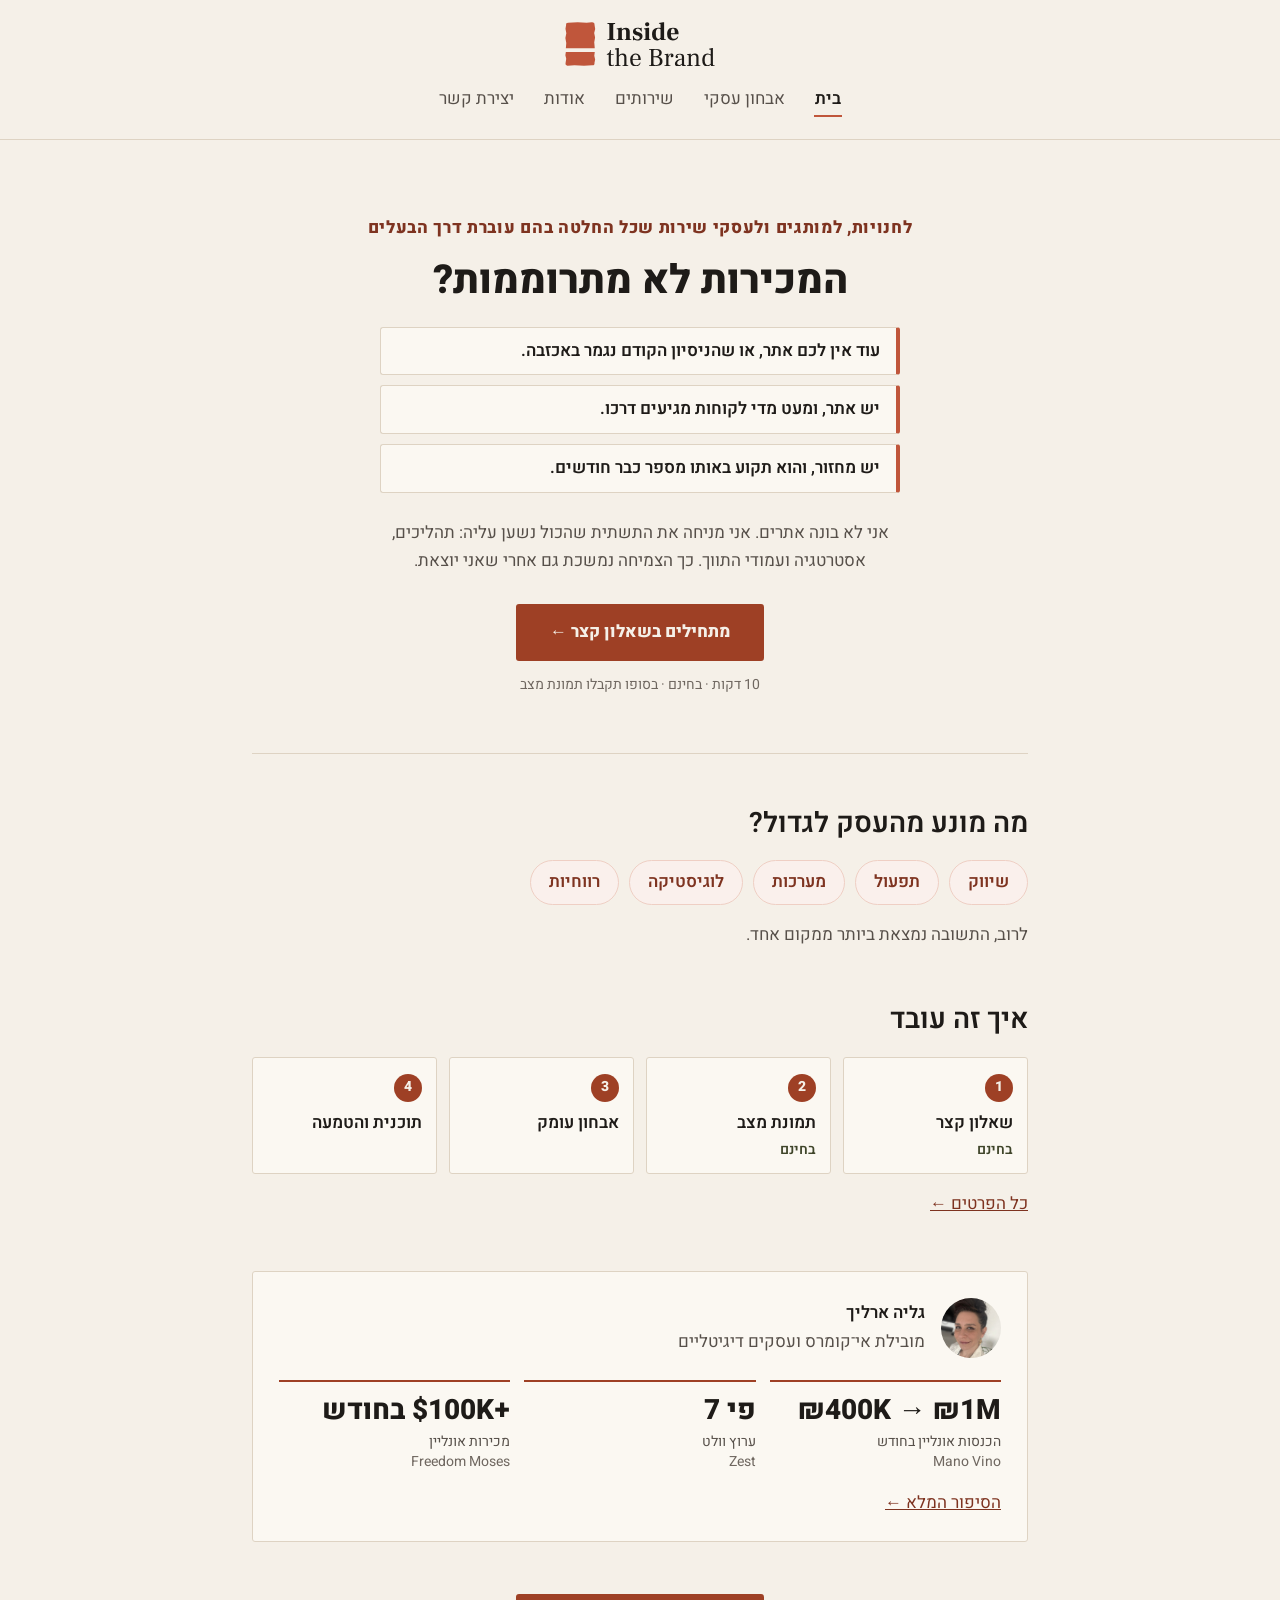
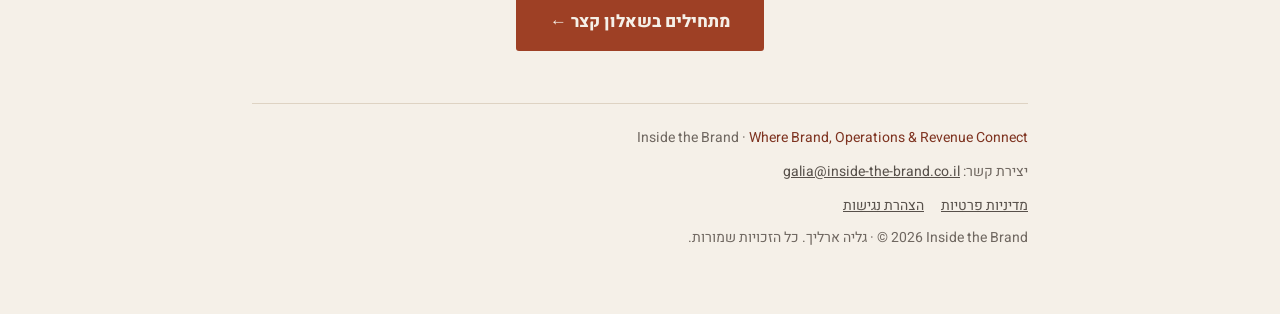
==== index.html @ d184c508 "דף הבית: שורת הפתיחה פונה לעסקים שתלויים בבעלים "שהבעלים מנהלים בעצמם" צמצם לעסקים קטנים. במקומו: "ש" ====
<!doctype html>
<html lang="he" dir="rtl">
<head>
<meta charset="utf-8">
<meta name="viewport" content="width=device-width, initial-scale=1">
<!-- מדיניות אבטחה (24.09.2026): בעמוד הזה אין סקריפט, ולכן שום סקריפט לא ירוץ בו. -->
<meta http-equiv="Content-Security-Policy" content="default-src 'none'; style-src 'self' 'unsafe-inline'; font-src 'self'; img-src 'self'; form-action 'none'; base-uri 'none'">
<meta name="referrer" content="same-origin">
<title>Inside the Brand · גליה ארליך</title>
<meta name="description" content="לחנויות, למותגים ולעסקי שירות שכל החלטה בהם עוברת דרך הבעלים, כשהמכירות לא מתרוממות: כשאין אתר, כשהוא לא מביא לקוחות, או כשהמחזור תקוע באותו מספר. אבחון, תוכנית והטמעה בשטח.">
<link rel="icon" href="assets/itb-favicon.ico" sizes="any">
<link rel="icon" type="image/png" href="assets/itb-favicon-32.png" sizes="32x32">
<link rel="apple-touch-icon" href="assets/itb-favicon-180.png">
<link rel="stylesheet" href="assets/fonts/fonts.css">
<link rel="stylesheet" href="assets/tokens.css">
<link rel="stylesheet" href="assets/type.css">
<link rel="stylesheet" href="assets/masthead.css">
<style>
  /* דף הבית (24.9.2026). מטרה אחת: תוך 20 שניות להבין מה מקבלים.
     הצבעים מגיעים כולם מ-assets/tokens.css. אין כאן אף הקס. */
  *{box-sizing:border-box}
  html{background:var(--surface)}
  body{
    margin:0;direction:rtl;text-align:right;
    font-family:var(--font-body);
    font-size:var(--fs-body);line-height:1.7;font-weight:var(--fw-body);color:var(--fg);background:var(--surface);
    -webkit-font-smoothing:antialiased;
  }
  .wrap{max-width:820px;margin:0 auto;padding:46px 22px 64px}
  p{margin:0}
  a{color:var(--accent-deep)}
  a:focus-visible{outline:3px solid var(--accent-deep);outline-offset:2px;border-radius:2px}

  /* המסך הראשון */
  .hero{text-align:center;padding:10px 0 56px;border-bottom:1px solid var(--paper-500);margin-bottom:52px}
  .hero h1{font-family:var(--font-display);font-size:var(--fs-h1);line-height:1.2;font-weight:var(--fw-head);margin:0 0 10px;color:var(--fg)}
  .hero .h1-2{font-family:var(--font-display);font-size:var(--fs-h2);line-height:1.35;font-weight:var(--fw-sub);color:var(--accent-deep);margin:0 0 22px}
  .hero .lede{color:var(--fg-soft);font-weight:var(--fw-body);max-width:52ch;margin:0 auto 30px}
  /* 17.10.2026: המסך הראשון אומר למי הדף מיועד. מי שנוחת מזהה את עצמו באחת משלוש השורות.
     18.10.2026: שורת הפתיחה בגודל גוף הטקסט (17), כדי שתיקרא כשורה ולא כהערה. */
  .hero .kicker{font-size:var(--fs-body);font-weight:var(--fw-heavy);letter-spacing:.04em;color:var(--accent-deep);margin:0 0 14px}
  ul.states{list-style:none;margin:22px auto 26px;padding:0;max-width:520px;display:flex;flex-direction:column;gap:10px;text-align:right}
  ul.states li{background:var(--surface-card);border:1px solid var(--paper-500);border-right:4px solid var(--accent);
    border-radius:3px;padding:11px 16px;font-weight:var(--fw-strong);line-height:1.45}
  .hero .lede.after-states{margin-bottom:28px}
  .cta{
    display:inline-block;background:var(--accent-fill);color:var(--paper);
    text-decoration:none;font-weight:var(--fw-heavy);font-size:var(--fs-body);padding:14px 34px;border-radius:3px;
  }
  .cta:hover{background:var(--terra-700)}
  .cta:focus-visible{outline:3px solid var(--terra-700);outline-offset:3px}
  .micro{margin-top:12px;font-size:var(--fs-small);color:var(--fg-muted);font-weight:var(--fw-body)}

  section{margin:0 0 52px}
  h2{font-family:var(--font-display);font-size:var(--fs-h2);margin:0 0 18px;font-weight:var(--fw-section);line-height:1.3;color:var(--fg)}
  .more{margin-top:16px;font-size:var(--fs-body)}

  /* בלוק 1: התגיות */
  ul.tags{list-style:none;margin:0 0 16px;padding:0;display:flex;flex-wrap:wrap;gap:10px}
  ul.tags li{background:var(--terra-050);border:1px solid var(--terra-200);color:var(--terra-700);
    font-weight:var(--fw-strong);font-size:var(--fs-body);padding:7px 18px;border-radius:999px}
  .tags-note{color:var(--fg-soft);font-weight:var(--fw-body)}

  /* בלוק 2: ארבעת השלבים */
  ol.steps{list-style:none;margin:0;padding:0;display:grid;grid-template-columns:repeat(4,1fr);gap:12px;counter-reset:st}
  ol.steps li{position:relative;background:var(--surface-card);border:1px solid var(--paper-500);border-radius:3px;
    padding:16px 14px 14px;font-weight:var(--fw-strong);font-size:var(--fs-body);line-height:1.35;color:var(--fg)}
  ol.steps li::before{
    counter-increment:st;content:counter(st);
    display:flex;align-items:center;justify-content:center;width:28px;height:28px;margin-bottom:10px;
    font-size:var(--fs-small);font-weight:var(--fw-heavy);color:var(--paper);background:var(--accent-fill);border-radius:50%;direction:ltr;
  }
  .free{display:block;margin-top:6px;font-size:var(--fs-small);font-weight:var(--fw-strong);color:var(--olive-700)}

  /* בלוק 3: גליה (27.9.2026: הכותרת "מי מאחורי זה" הוסרה לבקשת גליה) */
  .me{background:var(--surface-card);border:1px solid var(--paper-500);border-radius:3px;padding:26px 26px 24px}
  .who{display:flex;align-items:center;gap:16px;margin-bottom:22px}
  .who img{width:60px;height:60px;flex:0 0 auto;border-radius:50%;object-fit:cover;background:var(--paper-500)}
  .who .nm{font-weight:var(--fw-strong);font-size:var(--fs-body);color:var(--fg)}
  .who .rl{font-size:var(--fs-body);color:var(--fg-soft);font-weight:var(--fw-body)}
  dl.nums{margin:0;display:grid;grid-template-columns:repeat(3,1fr);gap:14px}
  dl.nums>div{border-top:2px solid var(--accent-fill);padding-top:12px}
  dl.nums dt{font-family:var(--font-body);font-size:var(--fs-h2);font-weight:var(--fw-heavy);line-height:1.2;color:var(--fg)}
  dl.nums dd{margin:4px 0 0;font-size:var(--fs-small);color:var(--fg-soft);font-weight:var(--fw-body);line-height:1.45}
  dl.nums .biz{display:block;color:var(--ink-550);font-weight:var(--fw-body);font-size:var(--fs-small)}

  .close{text-align:center;margin:0 0 20px}

  footer{margin-top:52px;padding-top:22px;border-top:1px solid var(--paper-500);font-size:var(--fs-small);color:var(--fg-muted);font-weight:var(--fw-body)}
  footer .t{color:var(--accent-deep)}
  footer .contact{display:block;margin-top:10px}
  footer .contact a{color:var(--fg-soft);overflow-wrap:anywhere}
  footer .legal-links{display:block;margin-top:10px}
  footer .legal-links a{color:var(--fg-soft);text-decoration:underline;margin-left:14px}
  footer .rights{display:block;margin-top:8px}

  @media (max-width:700px){
    ol.steps{grid-template-columns:1fr 1fr}
    dl.nums{grid-template-columns:1fr;gap:16px}
  }
  @media (max-width:600px){
    .wrap{padding:30px 16px 48px}
    .hero{padding:0 0 40px;margin-bottom:40px}
    .hero h1{font-size:var(--fs-h1)}
    .hero .h1-2{font-size:var(--fs-h2)}
    h2{font-size:var(--fs-h2)}
    .me{padding:20px 18px}
    section{margin-bottom:42px}
  }
</style>
</head>
<body>

<div class="masthead">
  <p class="logo"><a href="./" class="home-link">
    <img src="assets/itb-lockup-primary.svg" alt="Inside the Brand · לדף הבית" width="150" height="44">
  </a></p>
<!-- MENU:START -->
  <nav class="nav" aria-label="ניווט ראשי">
    <ul>
      <li><a href="./" aria-current="page">בית</a></li>
      <li><a href="diagnosis.html">אבחון עסקי</a></li>
      <li><a href="services.html">שירותים</a></li>
      <li><a href="about.html">אודות</a></li>
      <li><a href="contact.html">יצירת קשר</a></li>
    </ul>
  </nav>
<!-- MENU:END -->
</div>

<main class="wrap">

<header class="hero">
  <p class="kicker">לחנויות, למותגים ולעסקי שירות שכל החלטה בהם עוברת דרך הבעלים</p>
  <h1>המכירות לא מתרוממות?</h1>
  <ul class="states">
    <li>עוד אין לכם אתר, או שהניסיון הקודם נגמר באכזבה.</li>
    <li>יש אתר, ומעט מדי לקוחות מגיעים דרכו.</li>
    <li>יש מחזור, והוא תקוע באותו מספר כבר חודשים.</li>
  </ul>
  <p class="lede after-states">אני לא בונה אתרים. אני מניחה את התשתית שהכול נשען עליה: תהליכים, אסטרטגיה ועמודי התווך. כך הצמיחה נמשכת גם אחרי שאני יוצאת.</p>
  <a class="cta" href="diagnosis.html">מתחילים בשאלון קצר ←</a>
  <p class="micro">10 דקות · בחינם · בסופו תקבלו תמונת מצב</p>
</header>

<section aria-labelledby="h-block1">
  <h2 id="h-block1">מה מונע מהעסק לגדול?</h2>
  <ul class="tags">
    <li>שיווק</li>
    <li>תפעול</li>
    <li>מערכות</li>
    <li>לוגיסטיקה</li>
    <li>רווחיות</li>
  </ul>
  <p class="tags-note">לרוב, התשובה נמצאת ביותר ממקום אחד.</p>
</section>

<section aria-labelledby="h-block2">
  <h2 id="h-block2">איך זה עובד</h2>
  <ol class="steps">
    <li>שאלון קצר <span class="free">בחינם</span></li>
    <li>תמונת מצב <span class="free">בחינם</span></li>
    <li>אבחון עומק</li>
    <li>תוכנית והטמעה</li>
  </ol>
  <p class="more"><a href="services.html">כל הפרטים ←</a></p>
</section>

<section class="me" aria-label="גליה ארליך">
  <div class="who">
    <img src="assets/galia.jpg" alt="" width="60" height="60">
    <div>
      <p class="nm">גליה ארליך</p>
      <p class="rl">מובילת אי־קומרס ועסקים דיגיטליים</p>
    </div>
  </div>
  <dl class="nums">
    <div>
      <dt><span dir="ltr">₪400K → ₪1M</span></dt>
      <dd>הכנסות אונליין בחודש<span class="biz">Mano Vino</span></dd>
    </div>
    <div>
      <dt>פי 7</dt>
      <dd>ערוץ וולט<span class="biz">Zest</span></dd>
    </div>
    <div>
      <dt><span dir="ltr">$100K+</span> בחודש</dt>
      <dd>מכירות אונליין<span class="biz">Freedom Moses</span></dd>
    </div>
  </dl>
  <p class="more"><a href="about.html">הסיפור המלא ←</a></p>
</section>

<p class="close"><a class="cta" href="diagnosis.html">מתחילים בשאלון קצר ←</a></p>

<footer id="contact">
  Inside the Brand · <span class="t">Where Brand, Operations &amp; Revenue Connect</span>
  <span class="contact">יצירת קשר: <a href="mailto:galia@inside-the-brand.co.il">galia@inside-the-brand.co.il</a></span>
  <span class="legal-links">
    <a href="מדיניות-פרטיות.html">מדיניות פרטיות</a>
    <a href="הצהרת-נגישות.html">הצהרת נגישות</a>
  </span>
  <span class="rights"><span dir="ltr">&copy; 2026 Inside the Brand</span> · גליה ארליך. כל הזכויות שמורות.</span>
</footer>

</main>
</body>
</html>
---- assets/fonts/fonts.css ----
/* Heebo, served from this site instead of fonts.googleapis.com
   so a visitor's browser never contacts Google just to draw text (added 18.09.2026,
   security review). The @font-face rules are Google's own, byte for byte, with only
   the URLs changed, so rendering is identical.
   Both fonts: SIL Open Font License 1.1, https://openfontlicense.org
   Heebo (c) The Heebo Project Authors. Frank Ruhl Libre was removed 27.09.2026: headings moved to Heebo. */
/* 26.09.2026: both files are variable fonts (one file holds every weight).
   Google's rules listed fixed weights 300/400/500/700 only, so 600 and 800,
   the weights the brand book requires, were being rounded to 700.
   One rule per file now, with the file's real weight range. */
/* hebrew */
@font-face {
  font-family: 'Heebo';
  font-style: normal;
  font-weight: 100 900;
  font-display: swap;
  src: url(heebo-hebrew.woff2) format('woff2');
  unicode-range: U+0307-0308, U+0590-05FF, U+200C-2010, U+20AA, U+25CC, U+FB1D-FB4F;
}
/* math */
@font-face {
  font-family: 'Heebo';
  font-style: normal;
  font-weight: 100 900;
  font-display: swap;
  src: url(heebo-math.woff2) format('woff2');
  unicode-range: U+0302-0303, U+0305, U+0307-0308, U+0310, U+0312, U+0315, U+031A, U+0326-0327, U+032C, U+032F-0330, U+0332-0333, U+0338, U+033A, U+0346, U+034D, U+0391-03A1, U+03A3-03A9, U+03B1-03C9, U+03D1, U+03D5-03D6, U+03F0-03F1, U+03F4-03F5, U+2016-2017, U+2034-2038, U+203C, U+2040, U+2043, U+2047, U+2050, U+2057, U+205F, U+2070-2071, U+2074-208E, U+2090-209C, U+20D0-20DC, U+20E1, U+20E5-20EF, U+2100-2112, U+2114-2115, U+2117-2121, U+2123-214F, U+2190, U+2192, U+2194-21AE, U+21B0-21E5, U+21F1-21F2, U+21F4-2211, U+2213-2214, U+2216-22FF, U+2308-230B, U+2310, U+2319, U+231C-2321, U+2336-237A, U+237C, U+2395, U+239B-23B7, U+23D0, U+23DC-23E1, U+2474-2475, U+25AF, U+25B3, U+25B7, U+25BD, U+25C1, U+25CA, U+25CC, U+25FB, U+266D-266F, U+27C0-27FF, U+2900-2AFF, U+2B0E-2B11, U+2B30-2B4C, U+2BFE, U+3030, U+FF5B, U+FF5D, U+1D400-1D7FF, U+1EE00-1EEFF;
}
/* symbols */
@font-face {
  font-family: 'Heebo';
  font-style: normal;
  font-weight: 100 900;
  font-display: swap;
  src: url(heebo-symbols.woff2) format('woff2');
  unicode-range: U+0001-000C, U+000E-001F, U+007F-009F, U+20DD-20E0, U+20E2-20E4, U+2150-218F, U+2190, U+2192, U+2194-2199, U+21AF, U+21E6-21F0, U+21F3, U+2218-2219, U+2299, U+22C4-22C6, U+2300-243F, U+2440-244A, U+2460-24FF, U+25A0-27BF, U+2800-28FF, U+2921-2922, U+2981, U+29BF, U+29EB, U+2B00-2BFF, U+4DC0-4DFF, U+FFF9-FFFB, U+10140-1018E, U+10190-1019C, U+101A0, U+101D0-101FD, U+102E0-102FB, U+10E60-10E7E, U+1D2C0-1D2D3, U+1D2E0-1D37F, U+1F000-1F0FF, U+1F100-1F1AD, U+1F1E6-1F1FF, U+1F30D-1F30F, U+1F315, U+1F31C, U+1F31E, U+1F320-1F32C, U+1F336, U+1F378, U+1F37D, U+1F382, U+1F393-1F39F, U+1F3A7-1F3A8, U+1F3AC-1F3AF, U+1F3C2, U+1F3C4-1F3C6, U+1F3CA-1F3CE, U+1F3D4-1F3E0, U+1F3ED, U+1F3F1-1F3F3, U+1F3F5-1F3F7, U+1F408, U+1F415, U+1F41F, U+1F426, U+1F43F, U+1F441-1F442, U+1F444, U+1F446-1F449, U+1F44C-1F44E, U+1F453, U+1F46A, U+1F47D, U+1F4A3, U+1F4B0, U+1F4B3, U+1F4B9, U+1F4BB, U+1F4BF, U+1F4C8-1F4CB, U+1F4D6, U+1F4DA, U+1F4DF, U+1F4E3-1F4E6, U+1F4EA-1F4ED, U+1F4F7, U+1F4F9-1F4FB, U+1F4FD-1F4FE, U+1F503, U+1F507-1F50B, U+1F50D, U+1F512-1F513, U+1F53E-1F54A, U+1F54F-1F5FA, U+1F610, U+1F650-1F67F, U+1F687, U+1F68D, U+1F691, U+1F694, U+1F698, U+1F6AD, U+1F6B2, U+1F6B9-1F6BA, U+1F6BC, U+1F6C6-1F6CF, U+1F6D3-1F6D7, U+1F6E0-1F6EA, U+1F6F0-1F6F3, U+1F6F7-1F6FC, U+1F700-1F7FF, U+1F800-1F80B, U+1F810-1F847, U+1F850-1F859, U+1F860-1F887, U+1F890-1F8AD, U+1F8B0-1F8BB, U+1F8C0-1F8C1, U+1F900-1F90B, U+1F93B, U+1F946, U+1F984, U+1F996, U+1F9E9, U+1FA00-1FA6F, U+1FA70-1FA7C, U+1FA80-1FA89, U+1FA8F-1FAC6, U+1FACE-1FADC, U+1FADF-1FAE9, U+1FAF0-1FAF8, U+1FB00-1FBFF;
}
/* latin-ext */
@font-face {
  font-family: 'Heebo';
  font-style: normal;
  font-weight: 100 900;
  font-display: swap;
  src: url(heebo-latin-ext.woff2) format('woff2');
  unicode-range: U+0100-02BA, U+02BD-02C5, U+02C7-02CC, U+02CE-02D7, U+02DD-02FF, U+0304, U+0308, U+0329, U+1D00-1DBF, U+1E00-1E9F, U+1EF2-1EFF, U+2020, U+20A0-20AB, U+20AD-20C0, U+2113, U+2C60-2C7F, U+A720-A7FF;
}
/* latin */
@font-face {
  font-family: 'Heebo';
  font-style: normal;
  font-weight: 100 900;
  font-display: swap;
  src: url(heebo-latin.woff2) format('woff2');
  unicode-range: U+0000-00FF, U+0131, U+0152-0153, U+02BB-02BC, U+02C6, U+02DA, U+02DC, U+0304, U+0308, U+0329, U+2000-206F, U+20AC, U+2122, U+2191, U+2193, U+2212, U+2215, U+FEFF, U+FFFD;
}
---- assets/tokens.css ----
/* ============================================================
   Inside the Brand — טוקני צבע
   הועתק לאתר ב-23.9.2026 מתוך המקור: סקיל inside-the-brand-identity.
   ⚠️ לא עורכים כאן. משנים במקור ומעתיקים שוב, אחרת הצבעים
      באתר והצבעים במסמכים יתפצלו.
   ============================================================ */

:root {

  /* ---------- ליבה נעולה (הלוגו בנוי עליהם) ---------- */
  --ink:        #1E1B18;
  --paper:      #F5F0E8;
  --terracotta: #C0563B;

  /* ---------- ניטרלים · צד הנייר ----------
     כולם מחוממים לכיוון הנייר. אין כאן אפור טהור בכוונה:
     אפור קר ליד טרהקוטה נראה מלוכלך. */
  --paper-100: #FDFBF7;  /* כרטיס מוגבה, כמעט לבן */
  --paper-200: #FBF8F2;  /* כרטיס על נייר */
  --paper-300: #F5F0E8;  /* ★ רקע ראשי */
  --paper-400: #EBE3D7;  /* סקשן חלופי */
  --paper-500: #DED3C3;  /* גבולות, מפרידים */
  --paper-600: #C9BCA6;  /* גבול מודגש, מצב מושבת */

  /* ---------- ניטרלים · צד הדיו ---------- */
  --ink-900: #1E1B18;  /* ★ טקסט ראשי · 15.1 מול נייר */
  --ink-800: #33302B;  /* סקשן כהה שאינו שחור · 11.6 */
  --ink-700: #4A443D;  /* 8.5 */
  --ink-600: #57504A;  /* טקסט משני · 7.0 */
  --ink-550: #6F6760;  /* טקסט מוקטן / fine print · 4.9 — הכי בהיר שעדיין קריא */
  --ink-500: #8A827A;  /* 3.3 — ✕ לא לטקסט. אייקונים, מפרידים, קישוט בלבד */
  --ink-400: #ADA49A;  /* 2.2 — placeholder ומצב מושבת בלבד */

  /* ---------- טרהקוטה ---------- */
  --terra-050: #FAF0EC;  /* רקע-רמז */
  --terra-200: #EFCFC4;  /* רקע רך, תגיות */
  --terra-400: #D4826C;  /* מילוי רך, גרפים */
  --terra-500: #C0563B;  /* ★ המותג: לוגו, קווים, כתמים, גרפים */
  --terra-600: #9E4025;  /* מילוי אינטראקטיבי: כפתורים · טקסט נייר עליו = 5.8 ✓ */
  --terra-700: #7E3320;  /* hover, וגם טקסט בטרהקוטה על נייר · 7.8 ✓ */

  /* ---------- זית · המשפחה המשנית ---------- */
  --olive-050: #F1F3E8;
  --olive-200: #CBD1B4;
  --olive-400: #969E70;
  --olive-500: #737C46;  /* ★ הזהות · 3.9 — ✕ לא לטקסט קטן */
  --olive-600: #5A6138;  /* כפתור משני · טקסט נייר עליו = 5.8 ✓ */
  --olive-700: #3F452A;  /* טקסט בזית על נייר · 8.8 ✓ */

  /* ---------- קווים ---------- */
  --line:        rgba(30, 27, 24, 0.12);
  --line-strong: rgba(30, 27, 24, 0.22);

  /* ---------- סטטוסים (לדוחות אבחון) ----------
     טרהקוטה איננה סטטוס. אם צבע המותג מסמן "בעיה",
     הקורא מרגיש שמשהו לא בסדר בכל פעם שהמותג מופיע. */
  --status-ok:        #5A6138;  /* תקין */
  --status-ok-bg:     #F1F3E8;
  --status-watch:     #B5822A;  /* לבדיקה — למילוי */
  --status-watch-text:#7A5618;  /* לבדיקה — לטקסט · 6.0 על הרקע שלו ✓ */
  --status-watch-bg:  #FAF3E4;
  --status-risk:      #8C2F1E;  /* בעיה · 7.0 על הרקע שלו ✓ */
  --status-risk-bg:   #F7E9E5;

  /* ---------- רצף לגרפים ----------
     מסודר לפי בהירות עולה, עם מרווח מינימלי של 8 נקודות
     בין כל שניים. זה מה שמבטיח שהעמודות יישארו נבדלות
     בהדפסת שחור־לבן ואצל אדם עם עיוורון צבעים.
     להשתמש בסדר הזה, לא לדלג ולא לערבב. */
  --chart-1: #331825;  /* שזיף  · בהירות  1.5 */
  --chart-2: #2C6068;  /* פטרול · בהירות  9.9 */
  --chart-3: #C0563B;  /* טרהקוטה · 18.2 */
  --chart-4: #8A9463;  /* זית    · 27.5 */
  --chart-5: #D2A44E;  /* אוקר   · 40.8 */
  --chart-6: #D6CAB6;  /* חול    · 59.9 */

  /* ---------- מיפוי סמנטי ----------
     זה מה שקוד הפרויקט אמור לצרוך. הקסים לא נכנסים לקומפוננטות. */
  --surface:      var(--paper-300);
  --surface-alt:  var(--paper-400);
  --surface-card: var(--paper-200);
  --fg:           var(--ink-900);
  --fg-soft:      var(--ink-600);
  --fg-muted:     var(--ink-550);
  --accent:       var(--terra-500);
  --accent-fill:  var(--terra-600);
  --accent-deep:  var(--terra-700);
  --accent-tint:  var(--terra-050);

  /* ---------- טיפוגרפיה ---------- */
  /* 27.9.2026: הכותרות עברו ל-Heebo, אותו פונט כמו הגוף. ההבדל בין כותרת לטקסט
     הוא בגודל ובעובי בלבד. Frank Ruhl Libre נשאר רק בתוך הלוגו, שכבר מומר לצורות. */
  --font-display: "Heebo", "Assistant", Arial, sans-serif;   /* כותרות */
  --font-body:    "Heebo", "Assistant", Arial, sans-serif;
}

/* ============================================================
   שלושה כללים שלא לשבור
   ------------------------------------------------------------
   1. terra-500 נותן 4.0 מול נייר. הוא לא עובר את סף הנגישות
      לטקסט רגיל. לטקסט בטרהקוטה: terra-700.
      לכפתור עם טקסט: terra-600 ומעלה.
   2. ink-500 נותן 3.3. הוא לא טקסט. ל-fine print: ink-550.
   3. accent אחד בעמוד. אם יש בסקשן 7 כפתור בצבע אחר, זו שגיאה.
   ============================================================ */
---- assets/type.css ----
/* ────────────────────────────────────────────────────────────
   טיפוגרפיה — גדלים ועוביים לכל עמודי האתר (26.9.2026).

   הבקשה של גליה: "צריך להיות עקביים ולא להשתמש ביותר מדי
   גדלים ועוביים". לפני הקובץ הזה היו באתר כ-25 גדלים ו-5 עוביים,
   כולל Heebo 300, שספר המותג אוסר כי הוא נשבר בעברית בגודל קטן.

   המקור: ספר המותג, פרק 03 "טיפוגרפיה ועוביים".
   כל עמוד קורא מכאן. עמוד לא קובע גודל או עובי משלו במספר;
   משנים כאן, וזה משתנה בכל האתר.

   שישה גדלים:
     --fs-h1     כותרת ראשית          Heebo 800
     --fs-h2     כותרת סקשן           Heebo 600
     --fs-h3     כותרת משנה / פתיח     Heebo 600 לכותרת, 400 לפסקת פתיח
     --fs-body   גוף טקסט             Heebo 400 (לא יורד מ-16, אחרת iOS מזום שדות)
     --fs-small  טקסט קטן, הערות       Heebo 400 (ספר המותג: לא פחות מ-13)
     --fs-label  תווית / kicker        Heebo 800

   העוביים המותרים (מה שלא כאן, לא בשימוש):
     Heebo 400 גוף · 600 הדגשה בתוך טקסט · 800 כפתורים, תוויות, מספרים
     כותרות (27.9.2026, גם הן ב-Heebo): --fw-head 800 לכותרת ראשית,
     --fw-section 600 לכותרות סקשן ומשנה, --fw-sub 400 לשורת משנה גדולה.
     Frank Ruhl Libre יצא מהאתר; הוא נשאר רק בתוך קובץ הלוגו.
   ──────────────────────────────────────────────────────────── */

:root{
  --fs-h1:40px;
  --fs-h2:28px;
  --fs-h3:20px;
  --fs-body:17px;
  --fs-small:14px;
  --fs-label:12px;

  --fw-body:400;
  --fw-strong:600;
  --fw-heavy:800;
  --fw-head:800;
  --fw-section:600;
  --fw-sub:400;
}

@media (max-width:600px){
  :root{
    --fs-h1:30px;
    --fs-h2:24px;
    --fs-h3:19px;
  }
}

/* כותרת שנשברת לשתי שורות מתחלקת ביניהן שווה בשווה, במקום להשאיר מילה
   אחת לבד בשורה השנייה. נוסף 27.9.2026, כשהכותרות עברו ל-Heebo הרחב יותר
   ו"כשהעסק תקוע, השאלה הראשונה היא איפה." השאיר את "איפה." לבד. */
h1,h2,h3{text-wrap:balance}
---- assets/masthead.css ----
/* ────────────────────────────────────────────────────────────
   ראש העמוד — אותו מיקום לוגו בכל עמודי האתר.

   החלטה של גליה, 18.9.2026: הלוגו ממורכז בפס עליון משלו, קטן,
   ועם מרווח לפני שהתוכן מתחיל. כל עמוד באתר טוען את הקובץ הזה
   ומשתמש באותו markup. לא משנים מיקום או גודל בתוך עמוד בודד;
   משנים כאן, וזה משתנה בכל העמודים.

   <div class="masthead">
     <p class="logo">
       <img class="light" src="assets/itb-lockup-primary.svg" alt="Inside the Brand" width="150" height="44">
     </p>
   </div>
   <div class="wrap"> …

   למה במרכז: הלוקאפ נקרא משמאל לימין, ולכן הצמדה לקצה הימני של
   עמוד בעברית מושכת אותו נגד הכיוון שלו.
   מרווח סביב הלוגו: לפחות ברוחב הסמל מכל צד (README של הלוגו).
   מינימום: 110px רוחב.

   ההחלפה בין לוגו בהיר לכהה נשארת בכל עמוד בנפרד, כי רק עמוד שיש
   לו מצב כהה רשאי להחליף. אחרת הלוגו עם הטקסט הבהיר נוחת על עמוד
   בהיר ונעלם.
   ──────────────────────────────────────────────────────────── */

.masthead{border-bottom:1px solid var(--paper-500);padding:22px 24px}
/* max-width:none — עמודים שמגבילים רוחב פסקה (למשל p{max-width:64ch})
   היו מושכים את הלוגו ימינה מהמרכז במסך רחב */
.masthead .logo{margin:0;max-width:none;text-align:center}
.masthead .logo img{width:150px;height:auto;margin:0 auto;vertical-align:top}
.masthead + .wrap{padding-top:64px}

@media (max-width:520px){
  .masthead{padding:16px 20px}
  .masthead .logo img{width:130px}
  .masthead + .wrap{padding-top:44px}
}

/* ────────────────────────────────────────────────────────────
   התפריט הראשי — נוסף 23.9.2026.

   יושב בתוך אותה רצועה עליונה, מתחת ללוגו הממורכז.
   ארבעה קישורים קצרים, ולכן שורה אחת שנשברת לשתיים בטלפון
   במקום כפתור המבורגר: אין מה לפתוח ואין מה לסגור, זה עובד
   במקלדת ובקורא מסך בלי שורת קוד אחת, ולא נוסף שום סקריפט.
   כשיתווספו קישורים (למשל "מאמרים" כשהבלוג יעלה) נשקול שוב.

   העמוד הנוכחי מסומן ב-aria-current="page", וקורא מסך אומר
   "העמוד הנוכחי". הקו מתחתיו בטרהקוטה הוא דקורטיבי בלבד,
   והצבע של הטקסט עצמו הוא --ink ולכן הניגודיות עומדת בתקן.
   ──────────────────────────────────────────────────────────── */

.masthead .nav{margin:16px 0 0}
.masthead .nav ul{
  list-style:none;margin:0;padding:0;
  display:flex;flex-wrap:wrap;justify-content:center;gap:6px 28px;
}
.masthead .nav a{
  display:inline-block;padding:3px 1px;
  color:var(--fg-soft);text-decoration:none;
  font-size:var(--fs-body);font-weight:var(--fw-body);line-height:1.6;
  border-bottom:2px solid transparent;
}
.masthead .nav a:hover{color:var(--fg);border-bottom-color:var(--paper-500)}
.masthead .nav a[aria-current="page"]{color:var(--fg);font-weight:var(--fw-strong);border-bottom-color:var(--accent)}
.masthead .nav a:focus-visible{outline:3px solid var(--accent-deep);outline-offset:3px;border-radius:2px}

@media (max-width:520px){
  .masthead .nav{margin:12px 0 0}
  .masthead .nav ul{gap:4px 20px}
  .masthead .nav a{font-size:var(--fs-small)}
}

/* הלוגו הוא קישור לדף הבית (24.9.2026) */
.masthead .home-link{display:inline-block}
.masthead .home-link:focus-visible{outline:3px solid var(--terra-700);outline-offset:4px;border-radius:2px}

/* 27.9.2026: חמישה קישורים ("בית" נוסף). בטלפון צר (360) "יצירת קשר" ירד
   לבד לשורה שנייה; מרווח קטן יותר בין הקישורים מחזיר את התפריט לשורה אחת. */
@media (max-width:380px){
  .masthead .nav ul{gap:4px 14px}
}
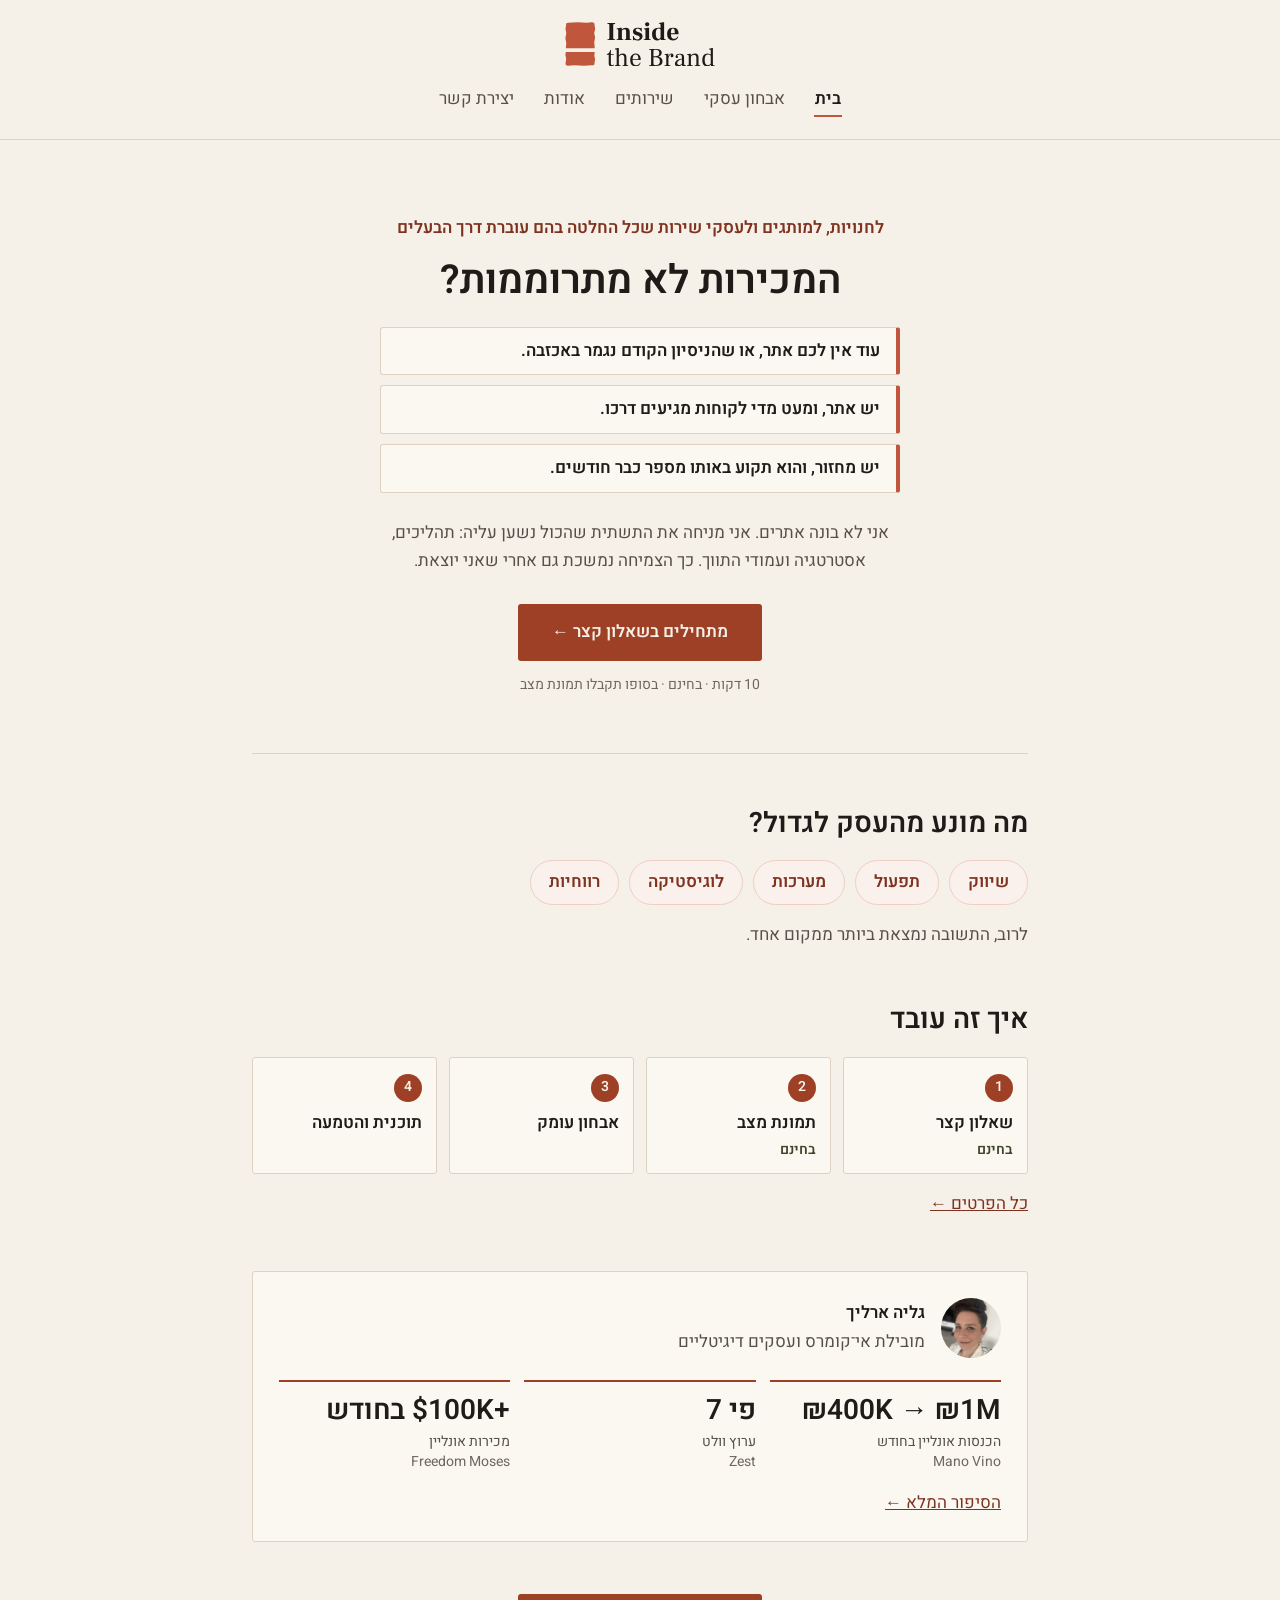
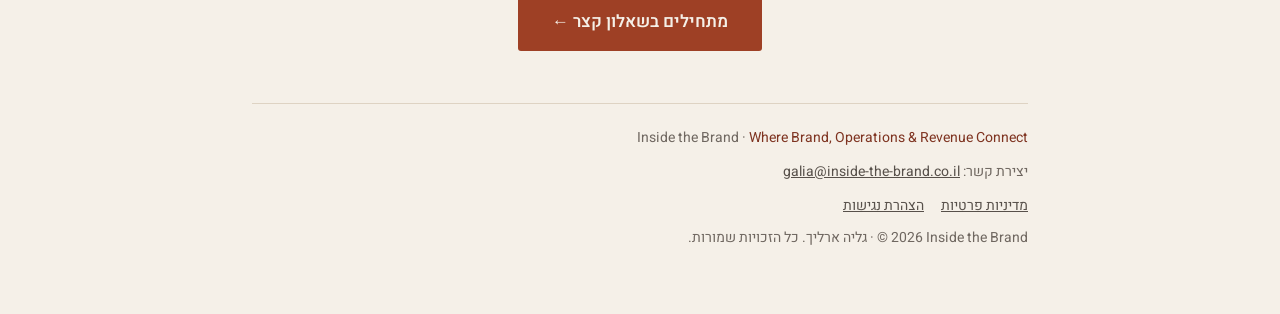
==== commit 0e6f5517: "טיפוגרפיה: חמישה גדלים ושני עוביים בכל האתר לבקשת גליה ("יש יותר מידי גדלים ועוביים של פונטים"): - ג" ====
--- a/index.html
+++ b/index.html
@@ -33,26 +33,26 @@
 
   /* המסך הראשון */
   .hero{text-align:center;padding:10px 0 56px;border-bottom:1px solid var(--paper-500);margin-bottom:52px}
-  .hero h1{font-family:var(--font-display);font-size:var(--fs-h1);line-height:1.2;font-weight:var(--fw-head);margin:0 0 10px;color:var(--fg)}
-  .hero .h1-2{font-family:var(--font-display);font-size:var(--fs-h2);line-height:1.35;font-weight:var(--fw-sub);color:var(--accent-deep);margin:0 0 22px}
+  .hero h1{font-family:var(--font-display);font-size:var(--fs-h1);line-height:1.2;font-weight:var(--fw-strong);margin:0 0 10px;color:var(--fg)}
+  .hero .h1-2{font-family:var(--font-display);font-size:var(--fs-h2);line-height:1.35;font-weight:var(--fw-body);color:var(--accent-deep);margin:0 0 22px}
   .hero .lede{color:var(--fg-soft);font-weight:var(--fw-body);max-width:52ch;margin:0 auto 30px}
   /* 17.10.2026: המסך הראשון אומר למי הדף מיועד. מי שנוחת מזהה את עצמו באחת משלוש השורות.
      18.10.2026: שורת הפתיחה בגודל גוף הטקסט (17), כדי שתיקרא כשורה ולא כהערה. */
-  .hero .kicker{font-size:var(--fs-body);font-weight:var(--fw-heavy);letter-spacing:.04em;color:var(--accent-deep);margin:0 0 14px}
+  .hero .kicker{font-size:var(--fs-body);font-weight:var(--fw-strong);color:var(--accent-deep);margin:0 0 14px}
   ul.states{list-style:none;margin:22px auto 26px;padding:0;max-width:520px;display:flex;flex-direction:column;gap:10px;text-align:right}
   ul.states li{background:var(--surface-card);border:1px solid var(--paper-500);border-right:4px solid var(--accent);
     border-radius:3px;padding:11px 16px;font-weight:var(--fw-strong);line-height:1.45}
   .hero .lede.after-states{margin-bottom:28px}
   .cta{
     display:inline-block;background:var(--accent-fill);color:var(--paper);
-    text-decoration:none;font-weight:var(--fw-heavy);font-size:var(--fs-body);padding:14px 34px;border-radius:3px;
+    text-decoration:none;font-weight:var(--fw-strong);font-size:var(--fs-body);padding:14px 34px;border-radius:3px;
   }
   .cta:hover{background:var(--terra-700)}
   .cta:focus-visible{outline:3px solid var(--terra-700);outline-offset:3px}
   .micro{margin-top:12px;font-size:var(--fs-small);color:var(--fg-muted);font-weight:var(--fw-body)}
 
   section{margin:0 0 52px}
-  h2{font-family:var(--font-display);font-size:var(--fs-h2);margin:0 0 18px;font-weight:var(--fw-section);line-height:1.3;color:var(--fg)}
+  h2{font-family:var(--font-display);font-size:var(--fs-h2);margin:0 0 18px;font-weight:var(--fw-strong);line-height:1.3;color:var(--fg)}
   .more{margin-top:16px;font-size:var(--fs-body)}
 
   /* בלוק 1: התגיות */
@@ -68,7 +68,7 @@
   ol.steps li::before{
     counter-increment:st;content:counter(st);
     display:flex;align-items:center;justify-content:center;width:28px;height:28px;margin-bottom:10px;
-    font-size:var(--fs-small);font-weight:var(--fw-heavy);color:var(--paper);background:var(--accent-fill);border-radius:50%;direction:ltr;
+    font-size:var(--fs-small);font-weight:var(--fw-strong);color:var(--paper);background:var(--accent-fill);border-radius:50%;direction:ltr;
   }
   .free{display:block;margin-top:6px;font-size:var(--fs-small);font-weight:var(--fw-strong);color:var(--olive-700)}
 
@@ -80,7 +80,7 @@
   .who .rl{font-size:var(--fs-body);color:var(--fg-soft);font-weight:var(--fw-body)}
   dl.nums{margin:0;display:grid;grid-template-columns:repeat(3,1fr);gap:14px}
   dl.nums>div{border-top:2px solid var(--accent-fill);padding-top:12px}
-  dl.nums dt{font-family:var(--font-body);font-size:var(--fs-h2);font-weight:var(--fw-heavy);line-height:1.2;color:var(--fg)}
+  dl.nums dt{font-family:var(--font-body);font-size:var(--fs-h2);font-weight:var(--fw-strong);line-height:1.2;color:var(--fg)}
   dl.nums dd{margin:4px 0 0;font-size:var(--fs-small);color:var(--fg-soft);font-weight:var(--fw-body);line-height:1.45}
   dl.nums .biz{display:block;color:var(--ink-550);font-weight:var(--fw-body);font-size:var(--fs-small)}
 
--- a/assets/type.css
+++ b/assets/type.css
@@ -9,19 +9,23 @@
    כל עמוד קורא מכאן. עמוד לא קובע גודל או עובי משלו במספר;
    משנים כאן, וזה משתנה בכל האתר.
 
-   שישה גדלים:
-     --fs-h1     כותרת ראשית          Heebo 800
-     --fs-h2     כותרת סקשן           Heebo 600
+   18.10.2026: חמישה גדלים ושני עוביים, לבקשת גליה ("יש יותר מידי
+   גדלים ועוביים של פונטים"). גודל 12 יצא, והתוויות עלו ל-14.
+   עובי 800 יצא, וכל מה שהיה בו (כותרת ראשית, כפתורים, תוויות, מספרים)
+   עבר ל-600. אותו שינוי נכנס לספר המותג.
+
+   חמישה גדלים:
+     --fs-h1     כותרת ראשית           Heebo 600
+     --fs-h2     כותרת סקשן, מספרים    Heebo 600
      --fs-h3     כותרת משנה / פתיח     Heebo 600 לכותרת, 400 לפסקת פתיח
-     --fs-body   גוף טקסט             Heebo 400 (לא יורד מ-16, אחרת iOS מזום שדות)
-     --fs-small  טקסט קטן, הערות       Heebo 400 (ספר המותג: לא פחות מ-13)
-     --fs-label  תווית / kicker        Heebo 800
+     --fs-body   גוף טקסט, כפתורים     Heebo 400 (לא יורד מ-16, אחרת iOS מזום שדות)
+     --fs-small  טקסט קטן, תוויות      Heebo 400, ובתוויות 600 (ספר המותג: לא פחות מ-13)
+   בטלפון: 30 · 24 · 19 · 17 · 14.
 
-   העוביים המותרים (מה שלא כאן, לא בשימוש):
-     Heebo 400 גוף · 600 הדגשה בתוך טקסט · 800 כפתורים, תוויות, מספרים
-     כותרות (27.9.2026, גם הן ב-Heebo): --fw-head 800 לכותרת ראשית,
-     --fw-section 600 לכותרות סקשן ומשנה, --fw-sub 400 לשורת משנה גדולה.
-     Frank Ruhl Libre יצא מהאתר; הוא נשאר רק בתוך קובץ הלוגו.
+   שני עוביים (מה שלא כאן, לא בשימוש):
+     --fw-body   400 גוף טקסט ושורות משנה
+     --fw-strong 600 כותרות, הדגשה, כפתורים, תוויות ומספרים
+     Frank Ruhl Libre יצא מהאתר ב-27.9.2026; הוא נשאר רק בתוך קובץ הלוגו.
    ──────────────────────────────────────────────────────────── */
 
 :root{
@@ -30,15 +34,13 @@
   --fs-h3:20px;
   --fs-body:17px;
   --fs-small:14px;
-  --fs-label:12px;
 
   --fw-body:400;
   --fw-strong:600;
-  --fw-heavy:800;
-  --fw-head:800;
-  --fw-section:600;
-  --fw-sub:400;
 }
+
+/* <b>, <strong> ו-<th> יוצאים בדפדפן ב-700, עובי שלישי. כאן הם מקבלים 600. */
+b,strong,th{font-weight:var(--fw-strong)}
 
 @media (max-width:600px){
   :root{
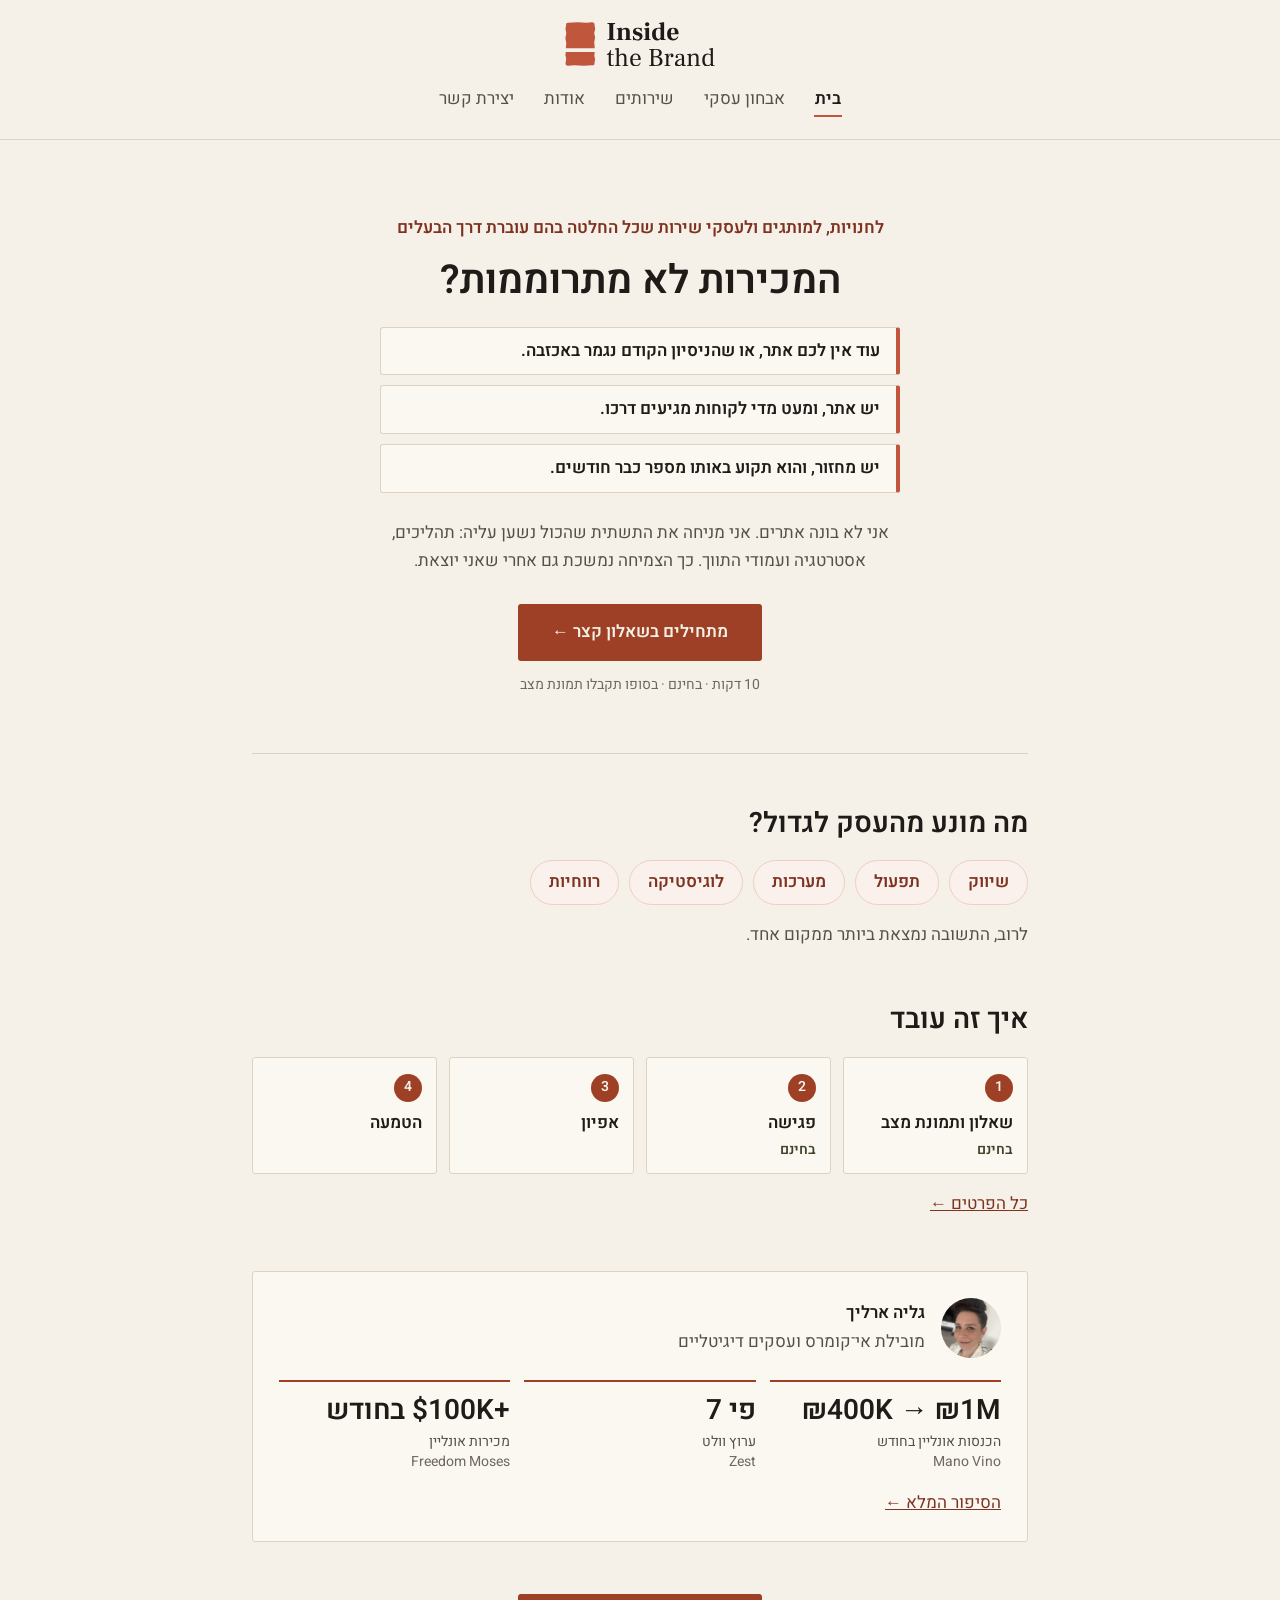
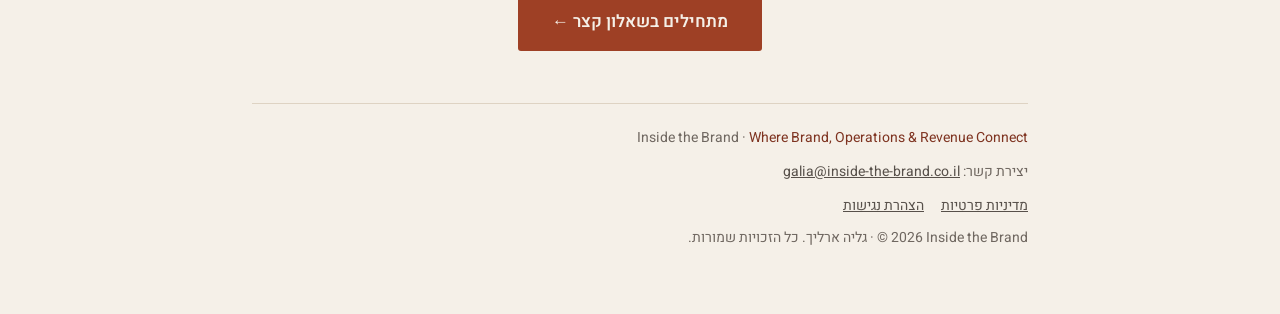
==== commit eeef0525: "המסלול: שאלון ותמונת מצב, פגישה, אפיון והטמעה אבחון העומק יורד מכל האתר. הפגישה מקבלת שלב משלה, והשל" ====
--- a/index.html
+++ b/index.html
@@ -7,7 +7,7 @@
 <meta http-equiv="Content-Security-Policy" content="default-src 'none'; style-src 'self' 'unsafe-inline'; font-src 'self'; img-src 'self'; form-action 'none'; base-uri 'none'">
 <meta name="referrer" content="same-origin">
 <title>Inside the Brand · גליה ארליך</title>
-<meta name="description" content="לחנויות, למותגים ולעסקי שירות שכל החלטה בהם עוברת דרך הבעלים, כשהמכירות לא מתרוממות: כשאין אתר, כשהוא לא מביא לקוחות, או כשהמחזור תקוע באותו מספר. אבחון, תוכנית והטמעה בשטח.">
+<meta name="description" content="לחנויות, למותגים ולעסקי שירות שכל החלטה בהם עוברת דרך הבעלים, כשהמכירות לא מתרוממות: כשאין אתר, כשהוא לא מביא לקוחות, או כשהמחזור תקוע באותו מספר. אפיון והטמעה בשטח.">
 <link rel="icon" href="assets/itb-favicon.ico" sizes="any">
 <link rel="icon" type="image/png" href="assets/itb-favicon-32.png" sizes="32x32">
 <link rel="apple-touch-icon" href="assets/itb-favicon-180.png">
@@ -158,10 +158,10 @@
 <section aria-labelledby="h-block2">
   <h2 id="h-block2">איך זה עובד</h2>
   <ol class="steps">
-    <li>שאלון קצר <span class="free">בחינם</span></li>
-    <li>תמונת מצב <span class="free">בחינם</span></li>
-    <li>אבחון עומק</li>
-    <li>תוכנית והטמעה</li>
+    <li>שאלון ותמונת מצב <span class="free">בחינם</span></li>
+    <li>פגישה <span class="free">בחינם</span></li>
+    <li>אפיון</li>
+    <li>הטמעה</li>
   </ol>
   <p class="more"><a href="services.html">כל הפרטים ←</a></p>
 </section>
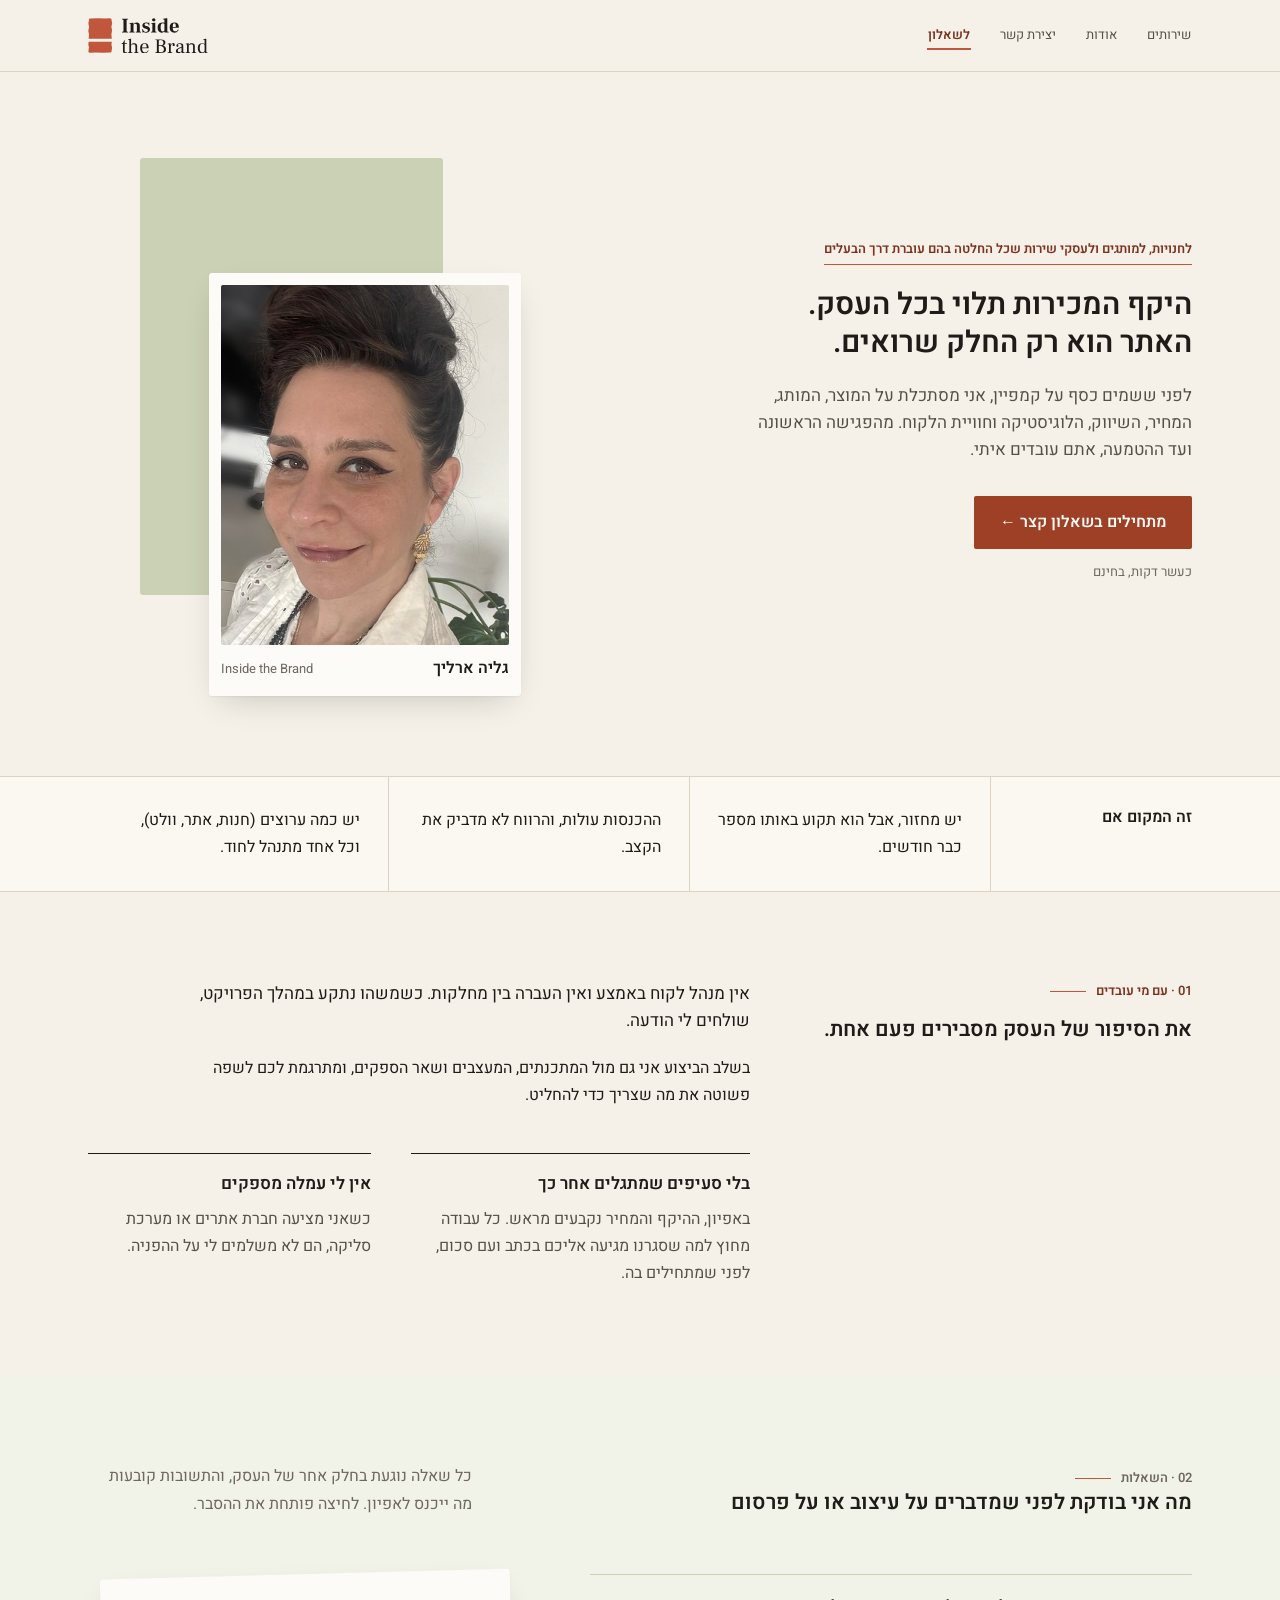
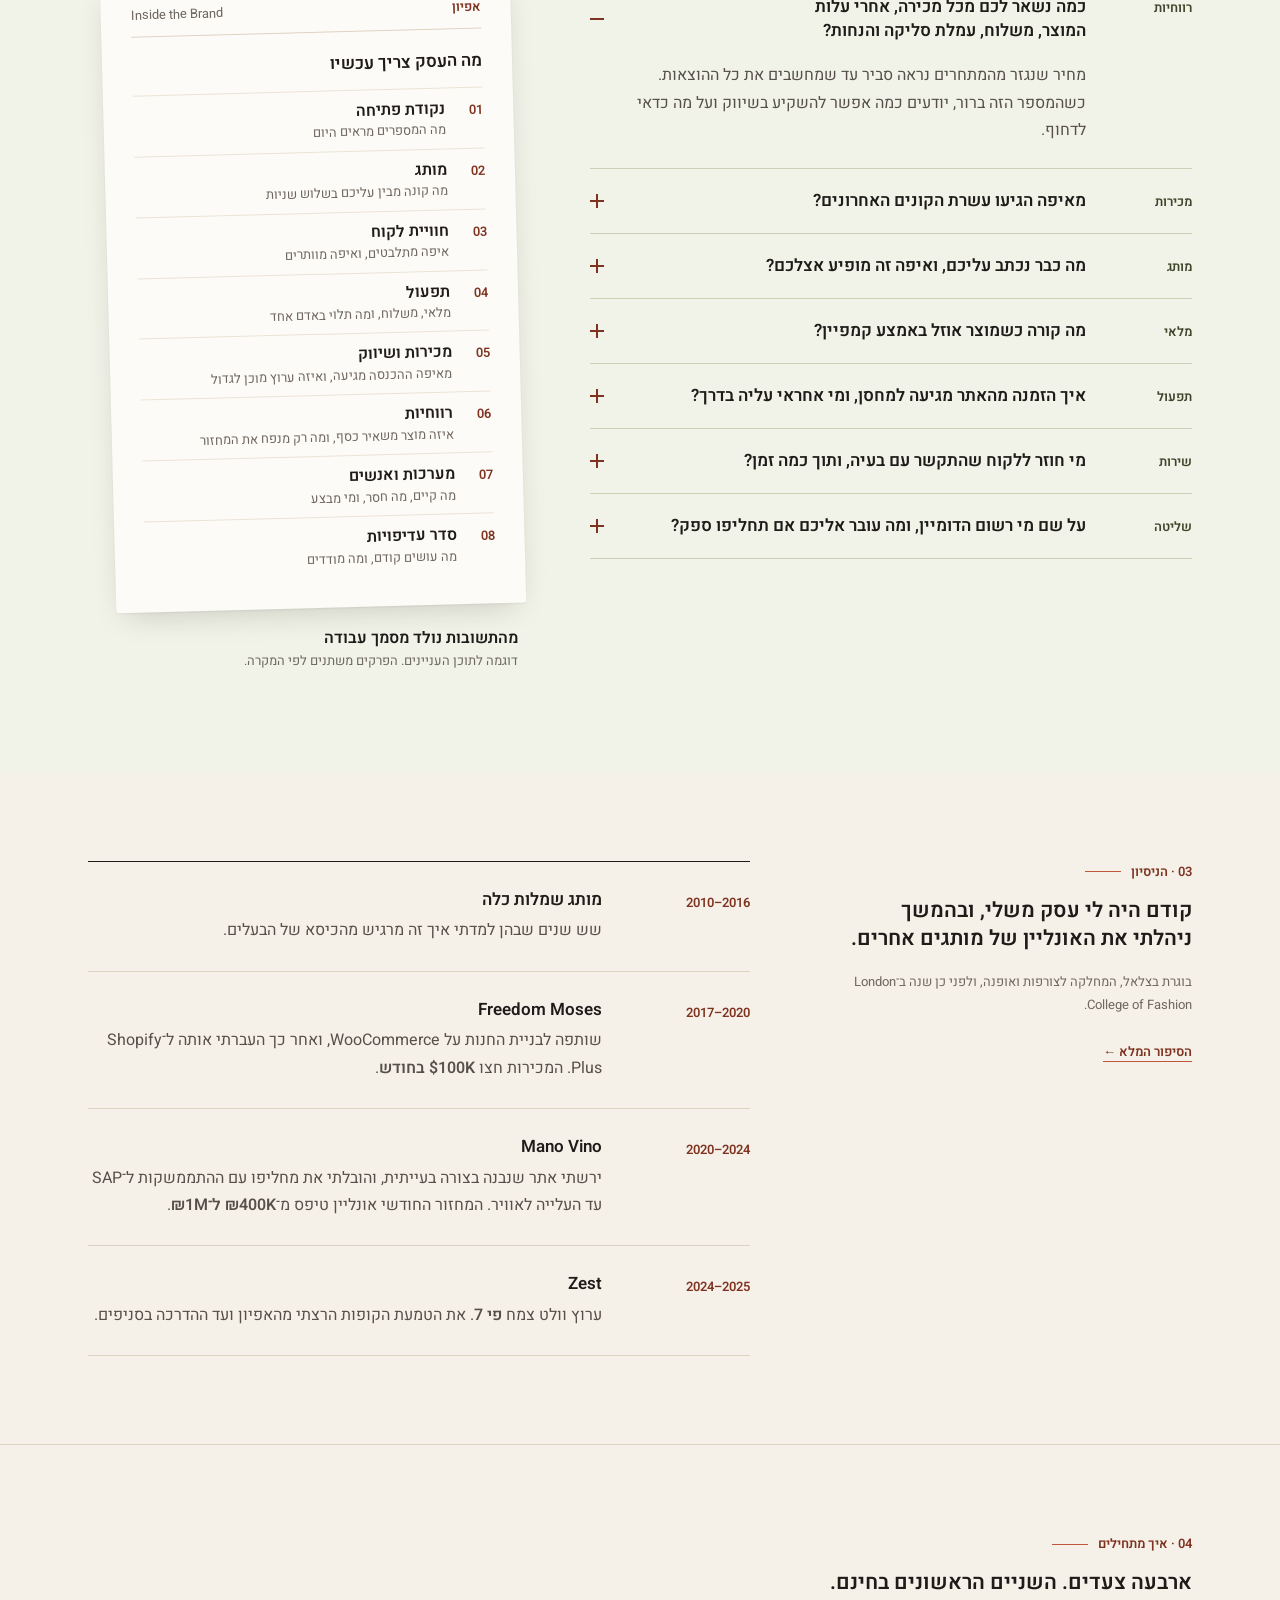
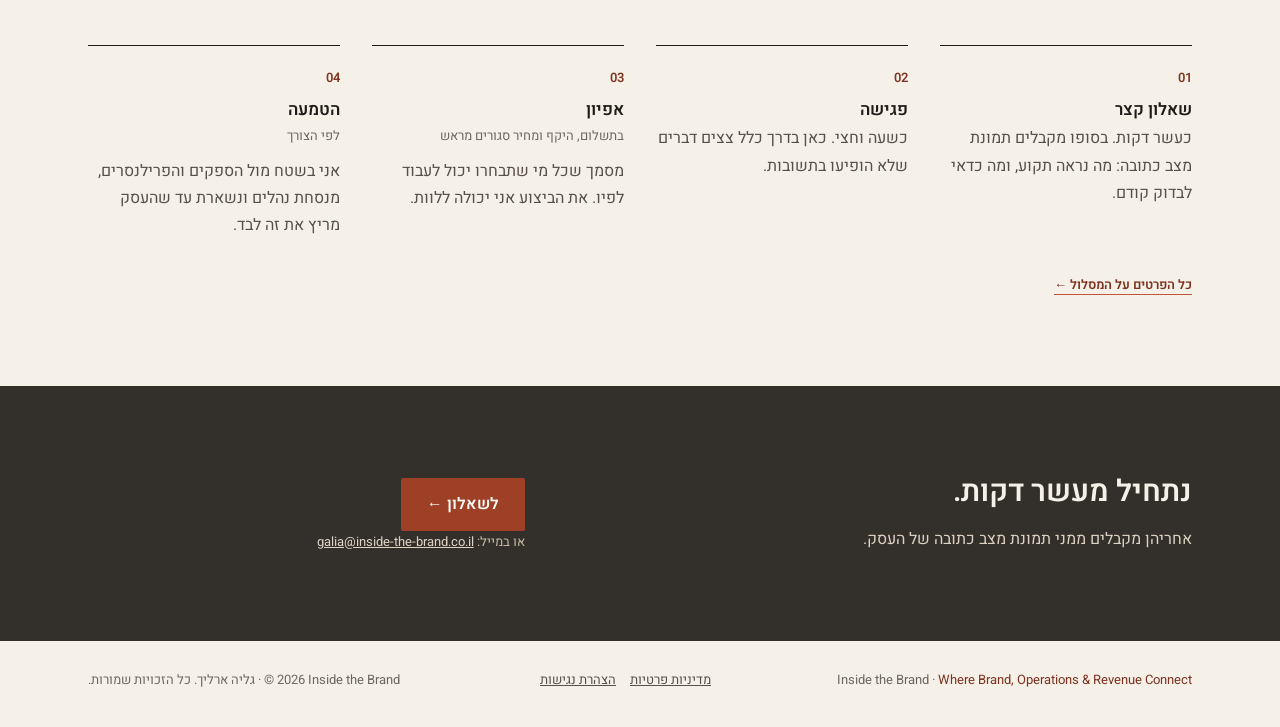
==== commit e97cdc82: "עמוד בית חדש, לוגו משמאל ותפריט מימין, וגדלי פונט קטנים יותר בכל האתר - index.html: עמוד הבית לפי הד" ====
--- a/index.html
+++ b/index.html
@@ -3,11 +3,12 @@
 <head>
 <meta charset="utf-8">
 <meta name="viewport" content="width=device-width, initial-scale=1">
-<!-- מדיניות אבטחה (24.09.2026): בעמוד הזה אין סקריפט, ולכן שום סקריפט לא ירוץ בו. -->
+<!-- מדיניות אבטחה (24.09.2026): בעמוד הזה אין סקריפט, ולכן שום סקריפט לא ירוץ בו.
+     9.11.2026: גם בעמוד הבית החדש אין סקריפט. התנועה בעמוד כתובה ב-CSS בלבד. -->
 <meta http-equiv="Content-Security-Policy" content="default-src 'none'; style-src 'self' 'unsafe-inline'; font-src 'self'; img-src 'self'; form-action 'none'; base-uri 'none'">
 <meta name="referrer" content="same-origin">
 <title>Inside the Brand · גליה ארליך</title>
-<meta name="description" content="לחנויות, למותגים ולעסקי שירות שכל החלטה בהם עוברת דרך הבעלים, כשהמכירות לא מתרוממות: כשאין אתר, כשהוא לא מביא לקוחות, או כשהמחזור תקוע באותו מספר. אפיון והטמעה בשטח.">
+<meta name="description" content="היקף המכירות תלוי בכל העסק: המוצר, המותג, המחיר, השיווק, הלוגיסטיקה וחוויית הלקוח. אפיון והטמעה לחנויות, למותגים ולעסקי שירות, בליווי אישי מהפגישה הראשונה.">
 <link rel="icon" href="assets/itb-favicon.ico" sizes="any">
 <link rel="icon" type="image/png" href="assets/itb-favicon-32.png" sizes="32x32">
 <link rel="apple-touch-icon" href="assets/itb-favicon-180.png">
@@ -16,8 +17,10 @@
 <link rel="stylesheet" href="assets/type.css">
 <link rel="stylesheet" href="assets/masthead.css">
 <style>
-  /* דף הבית (24.9.2026). מטרה אחת: תוך 20 שניות להבין מה מקבלים.
-     הצבעים מגיעים כולם מ-assets/tokens.css. אין כאן אף הקס. */
+  /* דף הבית (9.11.2026). החליף את הגרסה מ-24.9.
+     שני דברים צריכים לעבור כאן: ליווי אישי, מהפגישה הראשונה ועד ההטמעה,
+     וראייה של כל העסק ולא רק של האתר. גליה אישרה את ההדמיה home-v2 ב-9.11.
+     הצבעים מגיעים כולם מ-assets/tokens.css והגדלים מ-assets/type.css. אין כאן אף הקס ואף גודל גופן במספר. */
   *{box-sizing:border-box}
   html{background:var(--surface)}
   body{
@@ -26,90 +29,159 @@
     font-size:var(--fs-body);line-height:1.7;font-weight:var(--fw-body);color:var(--fg);background:var(--surface);
     -webkit-font-smoothing:antialiased;
   }
-  .wrap{max-width:820px;margin:0 auto;padding:46px 22px 64px}
-  p{margin:0}
-  a{color:var(--accent-deep)}
-  a:focus-visible{outline:3px solid var(--accent-deep);outline-offset:2px;border-radius:2px}
-
-  /* המסך הראשון */
-  .hero{text-align:center;padding:10px 0 56px;border-bottom:1px solid var(--paper-500);margin-bottom:52px}
-  .hero h1{font-family:var(--font-display);font-size:var(--fs-h1);line-height:1.2;font-weight:var(--fw-strong);margin:0 0 10px;color:var(--fg)}
-  .hero .h1-2{font-family:var(--font-display);font-size:var(--fs-h2);line-height:1.35;font-weight:var(--fw-body);color:var(--accent-deep);margin:0 0 22px}
-  .hero .lede{color:var(--fg-soft);font-weight:var(--fw-body);max-width:52ch;margin:0 auto 30px}
-  /* 17.10.2026: המסך הראשון אומר למי הדף מיועד. מי שנוחת מזהה את עצמו באחת משלוש השורות.
-     18.10.2026: שורת הפתיחה בגודל גוף הטקסט (17), כדי שתיקרא כשורה ולא כהערה. */
-  .hero .kicker{font-size:var(--fs-body);font-weight:var(--fw-strong);color:var(--accent-deep);margin:0 0 14px}
-  ul.states{list-style:none;margin:22px auto 26px;padding:0;max-width:520px;display:flex;flex-direction:column;gap:10px;text-align:right}
-  ul.states li{background:var(--surface-card);border:1px solid var(--paper-500);border-right:4px solid var(--accent);
-    border-radius:3px;padding:11px 16px;font-weight:var(--fw-strong);line-height:1.45}
-  .hero .lede.after-states{margin-bottom:28px}
-  .cta{
-    display:inline-block;background:var(--accent-fill);color:var(--paper);
-    text-decoration:none;font-weight:var(--fw-strong);font-size:var(--fs-body);padding:14px 34px;border-radius:3px;
-  }
-  .cta:hover{background:var(--terra-700)}
-  .cta:focus-visible{outline:3px solid var(--terra-700);outline-offset:3px}
-  .micro{margin-top:12px;font-size:var(--fs-small);color:var(--fg-muted);font-weight:var(--fw-body)}
-
-  section{margin:0 0 52px}
-  h2{font-family:var(--font-display);font-size:var(--fs-h2);margin:0 0 18px;font-weight:var(--fw-strong);line-height:1.3;color:var(--fg)}
-  .more{margin-top:16px;font-size:var(--fs-body)}
-
-  /* בלוק 1: התגיות */
-  ul.tags{list-style:none;margin:0 0 16px;padding:0;display:flex;flex-wrap:wrap;gap:10px}
-  ul.tags li{background:var(--terra-050);border:1px solid var(--terra-200);color:var(--terra-700);
-    font-weight:var(--fw-strong);font-size:var(--fs-body);padding:7px 18px;border-radius:999px}
-  .tags-note{color:var(--fg-soft);font-weight:var(--fw-body)}
-
-  /* בלוק 2: ארבעת השלבים */
-  ol.steps{list-style:none;margin:0;padding:0;display:grid;grid-template-columns:repeat(4,1fr);gap:12px;counter-reset:st}
-  ol.steps li{position:relative;background:var(--surface-card);border:1px solid var(--paper-500);border-radius:3px;
-    padding:16px 14px 14px;font-weight:var(--fw-strong);font-size:var(--fs-body);line-height:1.35;color:var(--fg)}
-  ol.steps li::before{
-    counter-increment:st;content:counter(st);
-    display:flex;align-items:center;justify-content:center;width:28px;height:28px;margin-bottom:10px;
-    font-size:var(--fs-small);font-weight:var(--fw-strong);color:var(--paper);background:var(--accent-fill);border-radius:50%;direction:ltr;
-  }
-  .free{display:block;margin-top:6px;font-size:var(--fs-small);font-weight:var(--fw-strong);color:var(--olive-700)}
-
-  /* בלוק 3: גליה (27.9.2026: הכותרת "מי מאחורי זה" הוסרה לבקשת גליה) */
-  .me{background:var(--surface-card);border:1px solid var(--paper-500);border-radius:3px;padding:26px 26px 24px}
-  .who{display:flex;align-items:center;gap:16px;margin-bottom:22px}
-  .who img{width:60px;height:60px;flex:0 0 auto;border-radius:50%;object-fit:cover;background:var(--paper-500)}
-  .who .nm{font-weight:var(--fw-strong);font-size:var(--fs-body);color:var(--fg)}
-  .who .rl{font-size:var(--fs-body);color:var(--fg-soft);font-weight:var(--fw-body)}
-  dl.nums{margin:0;display:grid;grid-template-columns:repeat(3,1fr);gap:14px}
-  dl.nums>div{border-top:2px solid var(--accent-fill);padding-top:12px}
-  dl.nums dt{font-family:var(--font-body);font-size:var(--fs-h2);font-weight:var(--fw-strong);line-height:1.2;color:var(--fg)}
-  dl.nums dd{margin:4px 0 0;font-size:var(--fs-small);color:var(--fg-soft);font-weight:var(--fw-body);line-height:1.45}
-  dl.nums .biz{display:block;color:var(--ink-550);font-weight:var(--fw-body);font-size:var(--fs-small)}
-
-  .close{text-align:center;margin:0 0 20px}
-
-  footer{margin-top:52px;padding-top:22px;border-top:1px solid var(--paper-500);font-size:var(--fs-small);color:var(--fg-muted);font-weight:var(--fw-body)}
+  img{display:block;max-width:100%}
+  a{color:inherit}
+  a:focus-visible,summary:focus-visible{outline:3px solid var(--accent-deep);outline-offset:3px;border-radius:2px}
+  p{margin:0 0 14px}
+  .wrap{max-width:1200px;margin:0 auto;padding:0 48px}
+
+  .kicker{display:inline-block;font-size:var(--fs-small);font-weight:var(--fw-strong);color:var(--accent-deep);padding-bottom:4px;border-bottom:1px solid var(--accent);margin:0 0 22px}
+  .label{font-size:var(--fs-small);font-weight:var(--fw-strong);color:var(--accent-deep);display:flex;gap:10px;align-items:center;margin:0 0 14px}
+  .label::after{content:"";flex:0 0 36px;height:1px;background:var(--accent)}
+  h1{font-size:var(--fs-h1);font-weight:var(--fw-strong);line-height:1.25;margin:0 0 20px;max-width:14em}
+  h2{font-size:var(--fs-h2);font-weight:var(--fw-strong);line-height:1.35;margin:0}
+  h3{font-size:var(--fs-h3);font-weight:var(--fw-strong);line-height:1.4;margin:0 0 10px}
+  .lead{font-size:var(--fs-h3);line-height:1.6;color:var(--fg-soft);margin:0 0 32px;max-width:26em}
+  .btn{display:inline-block;background:var(--accent-fill);color:var(--paper-100);font-weight:var(--fw-strong);font-size:var(--fs-body);padding:13px 26px;border-radius:2px;text-decoration:none;transition:background .2s}
+  .btn:hover{background:var(--accent-deep)}
+  .btn-note{font-size:var(--fs-small);color:var(--fg-muted);margin-top:12px}
+  .more{font-size:var(--fs-small);font-weight:var(--fw-strong);color:var(--accent-deep);text-decoration:none;border-bottom:1px solid var(--accent)}
+
+  /* המסך הראשון: הכותרת, ולידה מי שעובדים איתה */
+  .hero .wrap{display:grid;grid-template-columns:7fr 5fr;gap:64px;align-items:center;padding-top:64px;padding-bottom:80px}
+  .me{position:relative;height:560px}
+  .me .blk{position:absolute;right:18%;top:4%;width:70%;height:78%;background:var(--olive-200);border-radius:3px}
+  .me figure{position:absolute;right:0;bottom:0;width:72%;margin:0;background:var(--paper-100);padding:12px 12px 14px;border-radius:3px;
+    box-shadow:0 1px 2px rgba(30,27,24,.06), 0 12px 32px -12px rgba(30,27,24,.22)}
+  .me figure img{width:100%;height:auto;aspect-ratio:4/5;object-fit:cover;object-position:50% 30%;border-radius:2px}
+  .me figcaption{display:flex;justify-content:space-between;align-items:baseline;gap:12px;margin-top:10px;font-size:var(--fs-small);color:var(--fg-muted)}
+  .me figcaption b{color:var(--fg);font-size:var(--fs-body)}
+
+  /* למי זה מתאים */
+  .who{border-top:1px solid var(--paper-500);border-bottom:1px solid var(--paper-500);background:var(--paper-200)}
+  .who .wrap{display:grid;grid-template-columns:2fr 3fr 3fr 3fr}
+  .who h2{padding:30px 0;font-size:var(--fs-body)}
+  .who p{margin:0;padding:30px 28px;border-right:1px solid var(--paper-500)}
+
+  section.s{padding:88px 0}
+  .split{display:grid;grid-template-columns:4fr 7fr;gap:64px}
+  .split .side{position:sticky;top:32px;align-self:start}
+  .prose{max-width:36em}
+  .prose p{margin-bottom:20px}
+  .prose .first{font-size:var(--fs-h3);line-height:1.6}
+  .rule{height:1px;background:var(--paper-500);border:0;margin:0}
+
+  /* 01: שתי ההתחייבויות */
+  .vows{display:grid;grid-template-columns:6fr 5fr;gap:40px;margin-top:44px}
+  .vow{border-top:1px solid var(--fg);padding-top:18px}
+  .vow p{margin:0;color:var(--fg-soft)}
+
+  /* 02: השאלות. כל שאלה נפתחת בלחיצה (details), בלי סקריפט */
+  .qs{background:var(--olive-050)}
+  .qs .intro{display:flex;justify-content:space-between;align-items:end;gap:40px}
+  .qs .intro p{max-width:24em;margin:0;color:var(--fg-muted)}
+  .qgrid{display:grid;grid-template-columns:7fr 5fr;gap:72px;margin-top:56px;align-items:start}
+  .qa{border-top:1px solid var(--olive-200)}
+  .qa:last-child{border-bottom:1px solid var(--olive-200)}
+  .qa summary{list-style:none;display:grid;grid-template-columns:88px 1fr 28px;gap:18px;align-items:baseline;padding:20px 0;cursor:pointer}
+  .qa summary::-webkit-details-marker{display:none}
+  .qa .area{font-size:var(--fs-small);font-weight:var(--fw-strong);color:var(--olive-700);order:-1}
+  .qa h3{margin:0;transition:color .2s;text-wrap:balance}
+  .qa summary:hover h3{color:var(--fg-soft)}
+  .qa .pm{position:relative;width:14px;height:14px;justify-self:end;align-self:center;order:1}
+  .qa .pm::before,.qa .pm::after{content:"";position:absolute;background:var(--accent-deep);left:0;top:6px;width:14px;height:2px;transition:transform .3s}
+  .qa .pm::after{transform:rotate(90deg)}
+  .qa[open] .pm::after{transform:rotate(0deg)}
+  .qa .ans{padding:0 106px 24px 46px;color:var(--fg-soft)}
+  .qa .ans p{margin:0}
+  .docs{position:sticky;top:32px}
+  .mock{background:var(--paper-100);border-radius:3px;padding:26px 30px 30px;max-width:410px;transform:rotate(-1.5deg);transition:transform .8s cubic-bezier(.2,.7,.2,1);
+    box-shadow:0 1px 2px rgba(30,27,24,.06), 0 12px 32px -12px rgba(30,27,24,.22)}
+  .docs:hover .mock{transform:rotate(-3deg) translateY(-4px)}
+  .mock .top{display:flex;justify-content:space-between;font-size:var(--fs-small);color:var(--fg-muted);border-bottom:1px solid var(--paper-500);padding-bottom:10px;margin-bottom:20px}
+  .mock .top b{color:var(--accent-deep)}
+  .mock .ttl{font-size:var(--fs-h3);font-weight:var(--fw-strong);line-height:1.4;margin-bottom:14px}
+  .mock ol{list-style:none;margin:0;padding:0}
+  .mock li{display:grid;grid-template-columns:32px 1fr;gap:6px;padding:9px 0;border-top:1px solid var(--paper-400)}
+  .mock li span{font-size:var(--fs-small);font-weight:var(--fw-strong);color:var(--accent-deep);padding-top:2px}
+  .mock li b{display:block;font-weight:var(--fw-strong);line-height:1.4}
+  .mock li em{display:block;font-style:normal;font-size:var(--fs-small);color:var(--fg-muted);line-height:1.5}
+  .docs .cap{font-size:var(--fs-small);color:var(--fg-muted);margin-top:18px;line-height:1.55;max-width:24em}
+  .docs .cap b{display:block;color:var(--fg);font-size:var(--fs-body)}
+
+  /* 03: הניסיון */
+  .rows{border-top:1px solid var(--fg)}
+  .row{display:grid;grid-template-columns:120px 1fr;gap:28px;padding:26px 0;border-bottom:1px solid var(--paper-500)}
+  .row .yrs{font-size:var(--fs-small);font-weight:var(--fw-strong);color:var(--accent-deep);padding-top:4px;direction:ltr;text-align:right}
+  .row h3{margin-bottom:6px}
+  .row p{margin:0;color:var(--fg-soft)}
+  .edu{font-size:var(--fs-small);color:var(--fg-muted);margin:18px 0 22px;max-width:26em}
+
+  /* 04: המסלול */
+  .steps{display:grid;grid-template-columns:repeat(4,1fr);gap:32px;margin:48px 0 32px}
+  .step{border-top:1px solid var(--fg);padding-top:18px}
+  .step .n{font-size:var(--fs-small);font-weight:var(--fw-strong);color:var(--accent-deep)}
+  .step h3{margin:6px 0 4px}
+  .step .price{font-size:var(--fs-small);color:var(--fg-muted);margin-bottom:10px;display:block}
+  .step p{margin:0;color:var(--fg-soft)}
+
+  /* בלוק הסיום בגוון דיו (משטח מאושר בספר המותג) */
+  .end{background:var(--ink-800);color:var(--paper)}
+  .end .wrap{display:grid;grid-template-columns:7fr 5fr;gap:56px;align-items:end;padding-top:88px;padding-bottom:88px}
+  .end h2{font-size:var(--fs-h1);line-height:1.25;margin-bottom:14px}
+  .end p{color:var(--paper-500);margin:0;max-width:30em}
+  .end .btn-note{color:var(--paper-600)}
+  .end .btn-note a{color:var(--paper-500)}
+  .end a:focus-visible{outline-color:var(--paper)}
+
+  footer{font-size:var(--fs-small);color:var(--fg-muted)}
+  footer .wrap{padding-top:28px;padding-bottom:36px;display:flex;flex-wrap:wrap;justify-content:space-between;gap:10px 24px}
   footer .t{color:var(--accent-deep)}
-  footer .contact{display:block;margin-top:10px}
-  footer .contact a{color:var(--fg-soft);overflow-wrap:anywhere}
-  footer .legal-links{display:block;margin-top:10px}
-  footer .legal-links a{color:var(--fg-soft);text-decoration:underline;margin-left:14px}
-  footer .rights{display:block;margin-top:8px}
-
-  @media (max-width:700px){
-    ol.steps{grid-template-columns:1fr 1fr}
-    dl.nums{grid-template-columns:1fr;gap:16px}
-  }
-  @media (max-width:600px){
-    .wrap{padding:30px 16px 48px}
-    .hero{padding:0 0 40px;margin-bottom:40px}
-    .hero h1{font-size:var(--fs-h1)}
-    .hero .h1-2{font-size:var(--fs-h2)}
-    h2{font-size:var(--fs-h2)}
-    .me{padding:20px 18px}
-    section{margin-bottom:42px}
+  footer a{color:var(--fg-soft)}
+  footer .legal-links a{margin-left:14px}
+
+  /* תנועה, ב-CSS בלבד, ורק בכניסה לעמוד. מי שביקש מהמערכת פחות תנועה לא רואה אותה בכלל.
+     הופעה בגלילה ירדה בכוונה: בלי סקריפט היא תלויה בתמיכה של הדפדפן, ותוכן שנשאר שקוף בדפדפן
+     אחד, בהדפסה או בצילום עמוד מלא הוא סיכון שלא שווה את האפקט. */
+  @keyframes rise{from{opacity:0;transform:translateY(14px)}to{opacity:1;transform:none}}
+  @keyframes slide{from{opacity:0;transform:translate(-6%,4%)}to{opacity:1;transform:none}}
+  @media (prefers-reduced-motion:no-preference){
+    .me figure{animation:rise 1.1s cubic-bezier(.2,.7,.2,1) .35s both}
+    .me .blk{animation:slide 1.1s cubic-bezier(.2,.7,.2,1) .15s both}
+  }
+  @media (prefers-reduced-motion:reduce){
+    .mock,.qa h3,.qa .pm::before,.qa .pm::after,.btn{transition:none}
+  }
+
+  @media (max-width:980px){
+    .hero .wrap,.split,.qgrid,.end .wrap{grid-template-columns:1fr;gap:40px}
+    .split .side,.docs{position:static}
+    .who .wrap{grid-template-columns:1fr}
+    .who p{border-right:0;border-top:1px solid var(--paper-500);padding:20px 0}
+    .who h2{padding:24px 0 8px}
+    .steps{grid-template-columns:1fr 1fr}
+    .qs .intro{display:block}
+    .qs .intro p{margin-top:14px}
+    .me{max-width:520px}
+  }
+  @media (max-width:760px){
+    .wrap{padding:0 20px}
+    .hero .wrap{padding-top:36px;padding-bottom:56px}
+    .me{height:440px}
+    .me figure{width:76%}
+    section.s{padding:72px 0}
+    .vows{grid-template-columns:1fr;gap:32px}
+    .qa summary{grid-template-columns:1fr 28px;gap:4px 12px}
+    .qa .area{grid-column:1/-1}
+    .qa .ans{padding:0 0 22px 40px}
+    .steps{grid-template-columns:1fr}
+    .row{grid-template-columns:1fr;gap:4px}
   }
 </style>
 </head>
 <body>
+
+<a class="skip" href="#content">דילוג לתוכן</a>
 
 <div class="masthead">
   <p class="logo"><a href="./" class="home-link">
@@ -118,91 +190,190 @@
 <!-- MENU:START -->
   <nav class="nav" aria-label="ניווט ראשי">
     <ul>
-      <li><a href="./" aria-current="page">בית</a></li>
-      <li><a href="diagnosis.html">אבחון עסקי</a></li>
       <li><a href="services.html">שירותים</a></li>
       <li><a href="about.html">אודות</a></li>
       <li><a href="contact.html">יצירת קשר</a></li>
+      <li><a class="q" href="diagnosis.html">לשאלון</a></li>
     </ul>
   </nav>
 <!-- MENU:END -->
 </div>
 
-<main class="wrap">
-
-<header class="hero">
-  <p class="kicker">לחנויות, למותגים ולעסקי שירות שכל החלטה בהם עוברת דרך הבעלים</p>
-  <h1>המכירות לא מתרוממות?</h1>
-  <ul class="states">
-    <li>עוד אין לכם אתר, או שהניסיון הקודם נגמר באכזבה.</li>
-    <li>יש אתר, ומעט מדי לקוחות מגיעים דרכו.</li>
-    <li>יש מחזור, והוא תקוע באותו מספר כבר חודשים.</li>
-  </ul>
-  <p class="lede after-states">אני לא בונה אתרים. אני מניחה את התשתית שהכול נשען עליה: תהליכים, אסטרטגיה ועמודי התווך. כך הצמיחה נמשכת גם אחרי שאני יוצאת.</p>
-  <a class="cta" href="diagnosis.html">מתחילים בשאלון קצר ←</a>
-  <p class="micro">10 דקות · בחינם · בסופו תקבלו תמונת מצב</p>
-</header>
-
-<section aria-labelledby="h-block1">
-  <h2 id="h-block1">מה מונע מהעסק לגדול?</h2>
-  <ul class="tags">
-    <li>שיווק</li>
-    <li>תפעול</li>
-    <li>מערכות</li>
-    <li>לוגיסטיקה</li>
-    <li>רווחיות</li>
-  </ul>
-  <p class="tags-note">לרוב, התשובה נמצאת ביותר ממקום אחד.</p>
-</section>
-
-<section aria-labelledby="h-block2">
-  <h2 id="h-block2">איך זה עובד</h2>
-  <ol class="steps">
-    <li>שאלון ותמונת מצב <span class="free">בחינם</span></li>
-    <li>פגישה <span class="free">בחינם</span></li>
-    <li>אפיון</li>
-    <li>הטמעה</li>
-  </ol>
-  <p class="more"><a href="services.html">כל הפרטים ←</a></p>
-</section>
-
-<section class="me" aria-label="גליה ארליך">
-  <div class="who">
-    <img src="assets/galia.jpg" alt="" width="60" height="60">
-    <div>
-      <p class="nm">גליה ארליך</p>
-      <p class="rl">מובילת אי־קומרס ועסקים דיגיטליים</p>
-    </div>
-  </div>
-  <dl class="nums">
-    <div>
-      <dt><span dir="ltr">₪400K → ₪1M</span></dt>
-      <dd>הכנסות אונליין בחודש<span class="biz">Mano Vino</span></dd>
-    </div>
-    <div>
-      <dt>פי 7</dt>
-      <dd>ערוץ וולט<span class="biz">Zest</span></dd>
-    </div>
-    <div>
-      <dt><span dir="ltr">$100K+</span> בחודש</dt>
-      <dd>מכירות אונליין<span class="biz">Freedom Moses</span></dd>
-    </div>
-  </dl>
-  <p class="more"><a href="about.html">הסיפור המלא ←</a></p>
-</section>
-
-<p class="close"><a class="cta" href="diagnosis.html">מתחילים בשאלון קצר ←</a></p>
+<main id="content">
+
+<section class="hero" aria-labelledby="h-hero">
+  <div class="wrap">
+    <div>
+      <p class="kicker">לחנויות, למותגים ולעסקי שירות שכל החלטה בהם עוברת דרך הבעלים</p>
+      <h1 id="h-hero">היקף המכירות תלוי בכל העסק. האתר הוא רק החלק שרואים.</h1>
+      <p class="lead">לפני ששמים כסף על קמפיין, אני מסתכלת על המוצר, המותג, המחיר, השיווק, הלוגיסטיקה וחוויית הלקוח. מהפגישה הראשונה ועד ההטמעה, אתם עובדים איתי.</p>
+      <a class="btn" href="diagnosis.html">מתחילים בשאלון קצר ←</a>
+      <p class="btn-note">כעשר דקות, בחינם</p>
+    </div>
+    <div class="me">
+      <div class="blk" aria-hidden="true"></div>
+      <figure>
+        <img src="assets/galia.jpg" alt="גליה ארליך" width="600" height="600">
+        <figcaption><b>גליה ארליך</b><span>Inside the Brand</span></figcaption>
+      </figure>
+    </div>
+  </div>
+</section>
+
+<section class="who" aria-labelledby="h-who">
+  <div class="wrap">
+    <h2 id="h-who">זה המקום אם</h2>
+    <p>יש מחזור, אבל הוא תקוע באותו מספר כבר חודשים.</p>
+    <p>ההכנסות עולות, והרווח לא מדביק את הקצב.</p>
+    <p>יש כמה ערוצים (חנות, אתר, וולט), וכל אחד מתנהל לחוד.</p>
+  </div>
+</section>
+
+<section class="s" aria-labelledby="h-personal">
+  <div class="wrap split">
+    <div class="side">
+      <p class="label">01 · עם מי עובדים</p>
+      <h2 id="h-personal">את הסיפור של העסק מסבירים פעם אחת.</h2>
+    </div>
+    <div>
+      <div class="prose">
+        <p class="first">אין מנהל לקוח באמצע ואין העברה בין מחלקות. כשמשהו נתקע במהלך הפרויקט, שולחים לי הודעה.</p>
+        <p>בשלב הביצוע אני גם מול המתכנתים, המעצבים ושאר הספקים, ומתרגמת לכם לשפה פשוטה את מה שצריך כדי להחליט.</p>
+      </div>
+      <div class="vows">
+        <div class="vow">
+          <h3>בלי סעיפים שמתגלים אחר כך</h3>
+          <p>באפיון, ההיקף והמחיר נקבעים מראש. כל עבודה מחוץ למה שסגרנו מגיעה אליכם בכתב ועם סכום, לפני שמתחילים בה.</p>
+        </div>
+        <div class="vow">
+          <h3>אין לי עמלה מספקים</h3>
+          <p>כשאני מציעה חברת אתרים או מערכת סליקה, הם לא משלמים לי על ההפניה.</p>
+        </div>
+      </div>
+    </div>
+  </div>
+</section>
+
+<section class="s qs" aria-labelledby="h-questions">
+  <div class="wrap">
+    <div class="intro">
+      <div>
+        <p class="label">02 · השאלות</p>
+        <h2 id="h-questions">מה אני בודקת לפני שמדברים על עיצוב או על פרסום</h2>
+      </div>
+      <p>כל שאלה נוגעת בחלק אחר של העסק, והתשובות קובעות מה ייכנס לאפיון. לחיצה פותחת את ההסבר.</p>
+    </div>
+
+    <div class="qgrid">
+      <div>
+        <details class="qa" open>
+          <summary><h3>כמה נשאר לכם מכל מכירה, אחרי עלות המוצר, משלוח, עמלת סליקה והנחות?</h3><span class="area">רווחיות</span><span class="pm" aria-hidden="true"></span></summary>
+          <div class="ans"><p>מחיר שנגזר מהמתחרים נראה סביר עד שמחשבים את כל ההוצאות. כשהמספר הזה ברור, יודעים כמה אפשר להשקיע בשיווק ועל מה כדאי לדחוף.</p></div>
+        </details>
+        <details class="qa">
+          <summary><h3>מאיפה הגיעו עשרת הקונים האחרונים?</h3><span class="area">מכירות</span><span class="pm" aria-hidden="true"></span></summary>
+          <div class="ans"><p>כשרובם באו מהמלצה, האתר צריך לחזק את מה שכבר סיפרו להם, ועסק שתלוי בענף אחד או בלקוח גדול יחיד צריך גם ערוץ נוסף.</p></div>
+        </details>
+        <details class="qa">
+          <summary><h3>מה כבר נכתב עליכם, ואיפה זה מופיע אצלכם?</h3><span class="area">מותג</span><span class="pm" aria-hidden="true"></span></summary>
+          <div class="ans"><p>לעסקים ותיקים יש בדרך כלל יותר הוכחות ממה שהם מציגים: ביקורות, פרסים, אזכורים בעיתונות. לאסוף אותן ולאמת כל ציטוט מול המקור לוקח כמה ימים. אחר כך מחליטים איפה כל אחת יושבת.</p></div>
+        </details>
+        <details class="qa">
+          <summary><h3>מה קורה כשמוצר אוזל באמצע קמפיין?</h3><span class="area">מלאי</span><span class="pm" aria-hidden="true"></span></summary>
+          <div class="ans"><p>אם הכמות באתר לא מתעדכנת מהמחסן או מהקופה, המודעות ממשיכות להביא הזמנות על פריט שכבר נגמר. את החיבור הזה מסדרים לפני שמוציאים שקל על פרסום.</p></div>
+        </details>
+        <details class="qa">
+          <summary><h3>איך הזמנה מהאתר מגיעה למחסן, ומי אחראי עליה בדרך?</h3><span class="area">תפעול</span><span class="pm" aria-hidden="true"></span></summary>
+          <div class="ans"><p>בעסק שעד היום עבד בטלפון, כל רכישה צריכה לזרום ישר למי שאורז, בלי העתקה ידנית. כאן נקבע גם מי מעדכן את הקונה כשמשהו מתעכב.</p></div>
+        </details>
+        <details class="qa">
+          <summary><h3>מי חוזר ללקוח שהתקשר עם בעיה, ותוך כמה זמן?</h3><span class="area">שירות</span><span class="pm" aria-hidden="true"></span></summary>
+          <div class="ans"><p>פנייה שמטופלת מהר היא חלק מהמותג, בדיוק כמו העיצוב, ולכן מגדירים מראש מי עונה ובאיזה נוסח.</p></div>
+        </details>
+        <details class="qa">
+          <summary><h3>על שם מי רשום הדומיין, ומה עובר אליכם אם תחליפו ספק?</h3><span class="area">שליטה</span><span class="pm" aria-hidden="true"></span></summary>
+          <div class="ans"><p>אם הסיומת היא <bdi dir="ltr">.il</bdi>, שם המחזיק מופיע בחיפוש באתר איגוד האינטרנט. את מה שתקבלו ביציאה כדאי לראות מנוסח בהסכם, לפני החתימה.</p></div>
+        </details>
+      </div>
+
+      <div class="docs">
+        <div class="mock" aria-hidden="true">
+          <div class="top"><b>אפיון</b><span>Inside the Brand</span></div>
+          <div class="ttl">מה העסק צריך עכשיו</div>
+          <ol>
+            <li><span>01</span><div><b>נקודת פתיחה</b><em>מה המספרים מראים היום</em></div></li>
+            <li><span>02</span><div><b>מותג</b><em>מה קונה מבין עליכם בשלוש שניות</em></div></li>
+            <li><span>03</span><div><b>חוויית לקוח</b><em>איפה מתלבטים, ואיפה מוותרים</em></div></li>
+            <li><span>04</span><div><b>תפעול</b><em>מלאי, משלוח, ומה תלוי באדם אחד</em></div></li>
+            <li><span>05</span><div><b>מכירות ושיווק</b><em>מאיפה ההכנסה מגיעה, ואיזה ערוץ מוכן לגדול</em></div></li>
+            <li><span>06</span><div><b>רווחיות</b><em>איזה מוצר משאיר כסף, ומה רק מנפח את המחזור</em></div></li>
+            <li><span>07</span><div><b>מערכות ואנשים</b><em>מה קיים, מה חסר, ומי מבצע</em></div></li>
+            <li><span>08</span><div><b>סדר עדיפויות</b><em>מה עושים קודם, ומה מודדים</em></div></li>
+          </ol>
+        </div>
+        <p class="cap"><b>מהתשובות נולד מסמך עבודה</b>דוגמה לתוכן העניינים. הפרקים משתנים לפי המקרה.</p>
+      </div>
+    </div>
+  </div>
+</section>
+
+<section class="s" aria-labelledby="h-career">
+  <div class="wrap split">
+    <div class="side">
+      <p class="label">03 · הניסיון</p>
+      <h2 id="h-career">קודם היה לי עסק משלי, ובהמשך ניהלתי את האונליין של מותגים אחרים.</h2>
+      <p class="edu">בוגרת בצלאל, המחלקה לצורפות ואופנה, ולפני כן שנה ב־London College of Fashion.</p>
+      <a class="more" href="about.html">הסיפור המלא ←</a>
+    </div>
+    <div class="rows">
+      <div class="row"><div class="yrs">2010–2016</div><div><h3>מותג שמלות כלה</h3><p>שש שנים שבהן למדתי איך זה מרגיש מהכיסא של הבעלים.</p></div></div>
+      <div class="row"><div class="yrs">2017–2020</div><div><h3>Freedom Moses</h3><p>שותפה לבניית החנות על WooCommerce, ואחר כך העברתי אותה ל־Shopify Plus. המכירות חצו <b>$100K בחודש</b>.</p></div></div>
+      <div class="row"><div class="yrs">2020–2024</div><div><h3>Mano Vino</h3><p>ירשתי אתר שנבנה בצורה בעייתית, והובלתי את מחליפו עם ההתממשקות ל־SAP עד העלייה לאוויר. המחזור החודשי אונליין טיפס מ־<b><bdi dir="ltr">₪400K</bdi> ל־<bdi dir="ltr">₪1M</bdi></b>.</p></div></div>
+      <div class="row"><div class="yrs">2024–2025</div><div><h3>Zest</h3><p>ערוץ וולט צמח <b>פי 7</b>. את הטמעת הקופות הרצתי מהאפיון ועד ההדרכה בסניפים.</p></div></div>
+    </div>
+  </div>
+</section>
+
+<hr class="rule">
+
+<section class="s" aria-labelledby="h-path">
+  <div class="wrap">
+    <div>
+      <p class="label">04 · איך מתחילים</p>
+      <h2 id="h-path">ארבעה צעדים. השניים הראשונים בחינם.</h2>
+    </div>
+    <div class="steps">
+      <div class="step"><span class="n">01</span><h3>שאלון קצר</h3><p>כעשר דקות. בסופו מקבלים תמונת מצב כתובה: מה נראה תקוע, ומה כדאי לבדוק קודם.</p></div>
+      <div class="step"><span class="n">02</span><h3>פגישה</h3><p>כשעה וחצי. כאן בדרך כלל צצים דברים שלא הופיעו בתשובות.</p></div>
+      <div class="step"><span class="n">03</span><h3>אפיון</h3><span class="price">בתשלום, היקף ומחיר סגורים מראש</span><p>מסמך שכל מי שתבחרו יכול לעבוד לפיו. את הביצוע אני יכולה ללוות.</p></div>
+      <div class="step"><span class="n">04</span><h3>הטמעה</h3><span class="price">לפי הצורך</span><p>אני בשטח מול הספקים והפרילנסרים, מנסחת נהלים ונשארת עד שהעסק מריץ את זה לבד.</p></div>
+    </div>
+    <a class="more" href="services.html">כל הפרטים על המסלול ←</a>
+  </div>
+</section>
+
+<section class="end" aria-labelledby="h-end">
+  <div class="wrap">
+    <div>
+      <h2 id="h-end">נתחיל מעשר דקות.</h2>
+      <p>אחריהן מקבלים ממני תמונת מצב כתובה של העסק.</p>
+    </div>
+    <div>
+      <a class="btn" href="diagnosis.html">לשאלון ←</a>
+      <p class="btn-note">או במייל: <a href="mailto:galia@inside-the-brand.co.il">galia@inside-the-brand.co.il</a></p>
+    </div>
+  </div>
+</section>
+
+</main>
 
 <footer id="contact">
-  Inside the Brand · <span class="t">Where Brand, Operations &amp; Revenue Connect</span>
-  <span class="contact">יצירת קשר: <a href="mailto:galia@inside-the-brand.co.il">galia@inside-the-brand.co.il</a></span>
-  <span class="legal-links">
-    <a href="מדיניות-פרטיות.html">מדיניות פרטיות</a>
-    <a href="הצהרת-נגישות.html">הצהרת נגישות</a>
-  </span>
-  <span class="rights"><span dir="ltr">&copy; 2026 Inside the Brand</span> · גליה ארליך. כל הזכויות שמורות.</span>
+  <div class="wrap">
+    <span>Inside the Brand · <span class="t">Where Brand, Operations &amp; Revenue Connect</span></span>
+    <span class="legal-links"><a href="מדיניות-פרטיות.html">מדיניות פרטיות</a><a href="הצהרת-נגישות.html">הצהרת נגישות</a></span>
+    <span class="rights"><span dir="ltr">&copy; 2026 Inside the Brand</span> · גליה ארליך. כל הזכויות שמורות.</span>
+  </div>
 </footer>
 
-</main>
 </body>
 </html>
--- a/assets/type.css
+++ b/assets/type.css
@@ -20,7 +20,11 @@
      --fs-h3     כותרת משנה / פתיח     Heebo 600 לכותרת, 400 לפסקת פתיח
      --fs-body   גוף טקסט, כפתורים     Heebo 400 (לא יורד מ-16, אחרת iOS מזום שדות)
      --fs-small  טקסט קטן, תוויות      Heebo 400, ובתוויות 600 (ספר המותג: לא פחות מ-13)
-   בטלפון: 30 · 24 · 19 · 17 · 14.
+   בטלפון: 25 · 20 · 17 · 16 · 13.
+
+   9.11.2026: כל הגדלים ירדו שלב, לבקשת גליה ("זה מאוד גדול הכל"), יחד עם
+   עמוד הבית החדש. היה 40 · 28 · 20 · 17 · 14 (בטלפון 30 · 24 · 19 · 17 · 14),
+   ועכשיו 30 · 21 · 17 · 16 · 13. גוף הטקסט נשאר 16, הרצפה של ספר המותג.
 
    שני עוביים (מה שלא כאן, לא בשימוש):
      --fw-body   400 גוף טקסט ושורות משנה
@@ -29,11 +33,11 @@
    ──────────────────────────────────────────────────────────── */
 
 :root{
-  --fs-h1:40px;
-  --fs-h2:28px;
-  --fs-h3:20px;
-  --fs-body:17px;
-  --fs-small:14px;
+  --fs-h1:30px;
+  --fs-h2:21px;
+  --fs-h3:17px;
+  --fs-body:16px;
+  --fs-small:13px;
 
   --fw-body:400;
   --fw-strong:600;
@@ -44,9 +48,9 @@
 
 @media (max-width:600px){
   :root{
-    --fs-h1:30px;
-    --fs-h2:24px;
-    --fs-h3:19px;
+    --fs-h1:25px;
+    --fs-h2:20px;
+    --fs-h3:17px;
   }
 }
 
--- a/assets/masthead.css
+++ b/assets/masthead.css
@@ -1,82 +1,62 @@
 /* ────────────────────────────────────────────────────────────
-   ראש העמוד — אותו מיקום לוגו בכל עמודי האתר.
+   ראש העמוד: אותו לוגו ואותו תפריט בכל עמודי האתר.
 
-   החלטה של גליה, 18.9.2026: הלוגו ממורכז בפס עליון משלו, קטן,
-   ועם מרווח לפני שהתוכן מתחיל. כל עמוד באתר טוען את הקובץ הזה
-   ומשתמש באותו markup. לא משנים מיקום או גודל בתוך עמוד בודד;
-   משנים כאן, וזה משתנה בכל העמודים.
+   9.11.2026, החלטה של גליה יחד עם עמוד הבית החדש: הלוגו בצד שמאל,
+   והתפריט בצד ימין, בשורה אחת. בעברית העין מתחילה מימין ופוגשת קודם
+   את התפריט, והלוגו סוגר את השורה. הלוקאפ נקרא משמאל לימין, ולכן
+   בצד שמאל הוא לא נמשך נגד הכיוון שלו (זו הייתה הסיבה למרכז מ־18.9).
+   התפריט: שירותים · אודות · יצירת קשר · לשאלון. "בית" יצא, כי הלוגו
+   הוא הקישור לדף הבית. "לשאלון" (לשעבר "אבחון עסקי") מודגש.
 
    <div class="masthead">
-     <p class="logo">
-       <img class="light" src="assets/itb-lockup-primary.svg" alt="Inside the Brand" width="150" height="44">
-     </p>
+     <p class="logo"><a href="./" class="home-link"><img …></a></p>
+     <nav class="nav">…</nav>
    </div>
-   <div class="wrap"> …
 
-   למה במרכז: הלוקאפ נקרא משמאל לימין, ולכן הצמדה לקצה הימני של
-   עמוד בעברית מושכת אותו נגד הכיוון שלו.
-   מרווח סביב הלוגו: לפחות ברוחב הסמל מכל צד (README של הלוגו).
-   מינימום: 110px רוחב.
-
-   ההחלפה בין לוגו בהיר לכהה נשארת בכל עמוד בנפרד, כי רק עמוד שיש
-   לו מצב כהה רשאי להחליף. אחרת הלוגו עם הטקסט הבהיר נוחת על עמוד
-   בהיר ונעלם.
+   בלי כפתור המבורגר: ארבעה קישורים קצרים. בטלפון הלוגו בשורה אחת
+   והתפריט בשורה מתחתיו. אין מה לפתוח ואין סקריפט.
+   משנים כאן, וזה משתנה בכל העמודים.
    ──────────────────────────────────────────────────────────── */
 
-.masthead{border-bottom:1px solid var(--paper-500);padding:22px 24px}
-/* max-width:none — עמודים שמגבילים רוחב פסקה (למשל p{max-width:64ch})
-   היו מושכים את הלוגו ימינה מהמרכז במסך רחב */
-.masthead .logo{margin:0;max-width:none;text-align:center}
-.masthead .logo img{width:150px;height:auto;margin:0 auto;vertical-align:top}
+.masthead{
+  border-bottom:1px solid var(--paper-500);
+  padding:18px max(24px, calc((100% - 1104px) / 2));
+  display:flex;flex-direction:row-reverse;align-items:center;justify-content:space-between;gap:12px 28px;
+}
+.masthead .logo{margin:0;max-width:none;line-height:0}
+.masthead .logo img{width:120px;height:auto;vertical-align:top}
 .masthead + .wrap{padding-top:64px}
 
-@media (max-width:520px){
-  .masthead{padding:16px 20px}
-  .masthead .logo img{width:130px}
-  .masthead + .wrap{padding-top:44px}
-}
-
-/* ────────────────────────────────────────────────────────────
-   התפריט הראשי — נוסף 23.9.2026.
-
-   יושב בתוך אותה רצועה עליונה, מתחת ללוגו הממורכז.
-   ארבעה קישורים קצרים, ולכן שורה אחת שנשברת לשתיים בטלפון
-   במקום כפתור המבורגר: אין מה לפתוח ואין מה לסגור, זה עובד
-   במקלדת ובקורא מסך בלי שורת קוד אחת, ולא נוסף שום סקריפט.
-   כשיתווספו קישורים (למשל "מאמרים" כשהבלוג יעלה) נשקול שוב.
-
-   העמוד הנוכחי מסומן ב-aria-current="page", וקורא מסך אומר
-   "העמוד הנוכחי". הקו מתחתיו בטרהקוטה הוא דקורטיבי בלבד,
-   והצבע של הטקסט עצמו הוא --ink ולכן הניגודיות עומדת בתקן.
-   ──────────────────────────────────────────────────────────── */
-
-.masthead .nav{margin:16px 0 0}
-.masthead .nav ul{
-  list-style:none;margin:0;padding:0;
-  display:flex;flex-wrap:wrap;justify-content:center;gap:6px 28px;
-}
+.masthead .nav{margin:0}
+.masthead .nav ul{list-style:none;margin:0;padding:0;display:flex;flex-wrap:wrap;gap:6px 28px}
 .masthead .nav a{
   display:inline-block;padding:3px 1px;
   color:var(--fg-soft);text-decoration:none;
-  font-size:var(--fs-body);font-weight:var(--fw-body);line-height:1.6;
+  font-size:var(--fs-small);font-weight:var(--fw-body);line-height:1.6;
   border-bottom:2px solid transparent;
 }
 .masthead .nav a:hover{color:var(--fg);border-bottom-color:var(--paper-500)}
 .masthead .nav a[aria-current="page"]{color:var(--fg);font-weight:var(--fw-strong);border-bottom-color:var(--accent)}
+/* הקישור לשאלון: טקסט בטרהקוטה כהה (7.8 מול נייר), והקו בטרהקוטה הוא קישוט */
+.masthead .nav a.q{color:var(--accent-deep);font-weight:var(--fw-strong);border-bottom-color:var(--accent)}
 .masthead .nav a:focus-visible{outline:3px solid var(--accent-deep);outline-offset:3px;border-radius:2px}
-
-@media (max-width:520px){
-  .masthead .nav{margin:12px 0 0}
-  .masthead .nav ul{gap:4px 20px}
-  .masthead .nav a{font-size:var(--fs-small)}
-}
 
 /* הלוגו הוא קישור לדף הבית (24.9.2026) */
 .masthead .home-link{display:inline-block}
 .masthead .home-link:focus-visible{outline:3px solid var(--terra-700);outline-offset:4px;border-radius:2px}
 
-/* 27.9.2026: חמישה קישורים ("בית" נוסף). בטלפון צר (360) "יצירת קשר" ירד
-   לבד לשורה שנייה; מרווח קטן יותר בין הקישורים מחזיר את התפריט לשורה אחת. */
-@media (max-width:380px){
-  .masthead .nav ul{gap:4px 14px}
+@media (max-width:600px){
+  .masthead{flex-direction:column;align-items:stretch;padding:14px 20px 10px}
+  .masthead .logo{align-self:flex-end}
+  .masthead .logo img{width:108px}
+  .masthead .nav ul{gap:4px 22px}
+  .masthead + .wrap{padding-top:44px}
 }
+
+/* קישור דילוג לתוכן (1.11.2026). מוסתר עד לחיצת Tab ראשונה, ואז מופיע
+   בפינה ומאפשר לדלג על הלוגו והתפריט. עד עכשיו היה רק בשאלון. */
+.skip{
+  position:absolute;right:-9999px;top:0;background:var(--ink);color:#fff;
+  padding:10px 18px;z-index:100;text-decoration:none;border-radius:0 0 3px 3px;
+}
+.skip:focus{right:12px}
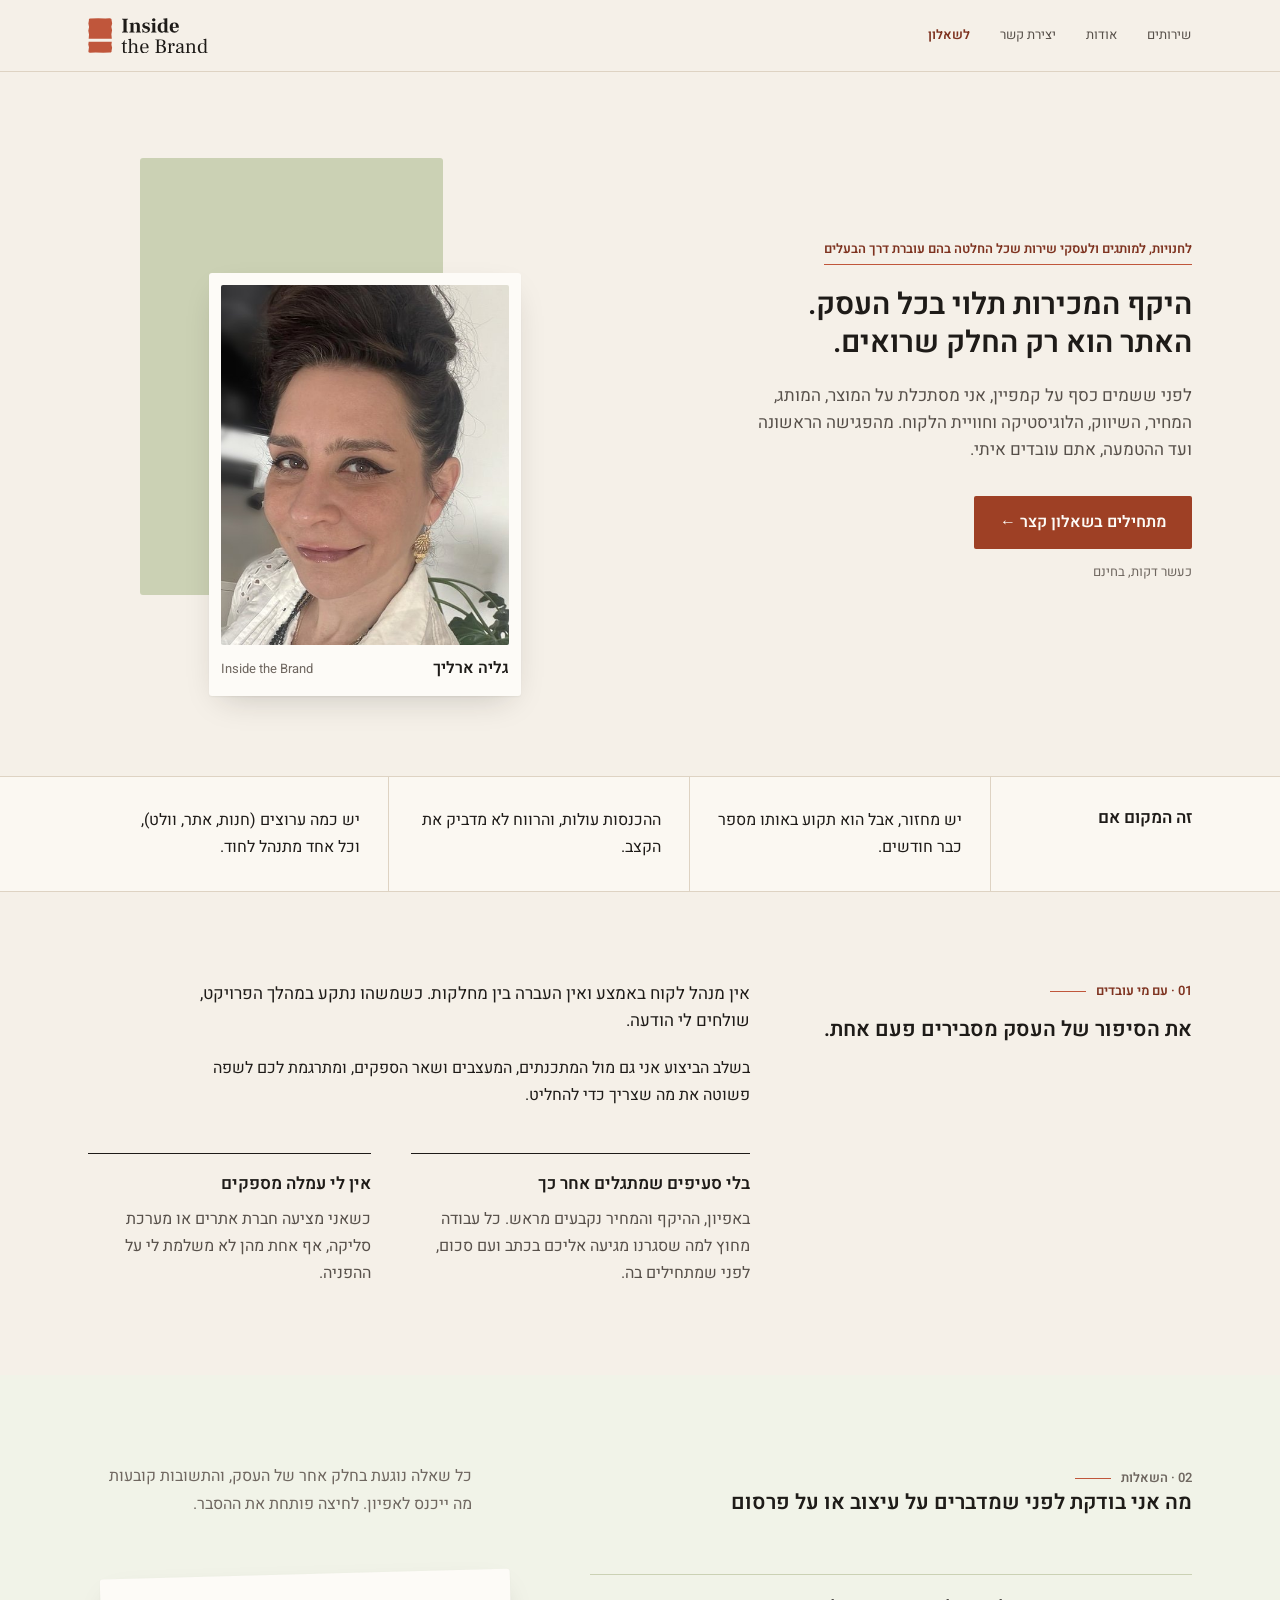
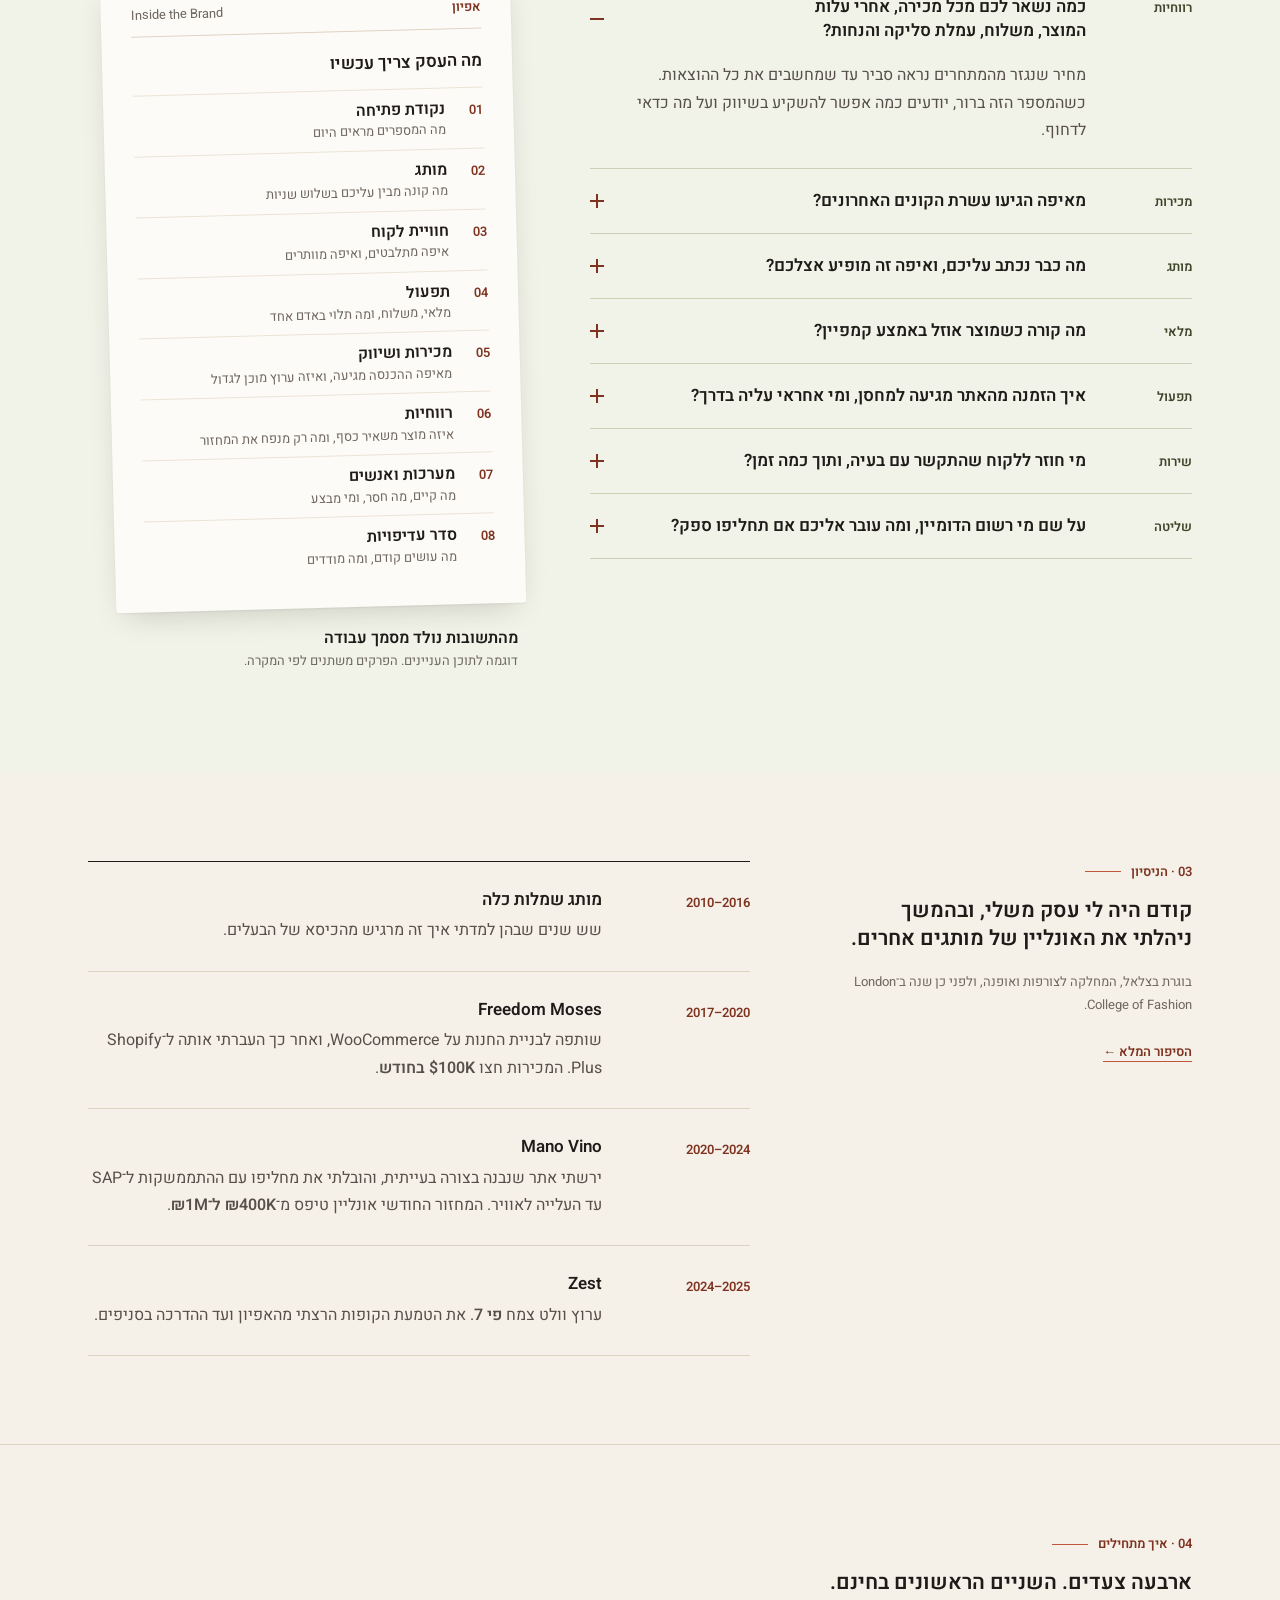
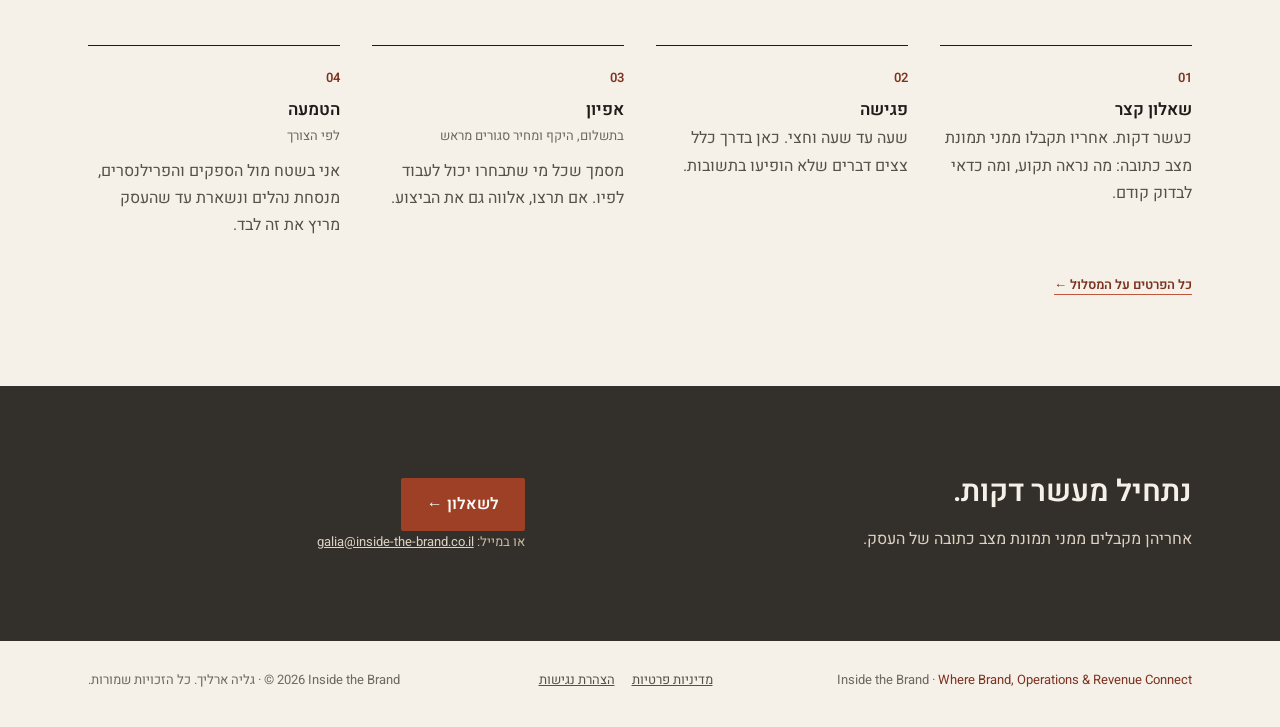
==== commit b9730698: "תיקונים מבדיקת הבקרה לפני העלייה - index.html: התמונה כבר לא עולה על הכפתור ברוחב 600–760; ניסוח שלב" ====
--- a/index.html
+++ b/index.html
@@ -60,7 +60,7 @@
   /* למי זה מתאים */
   .who{border-top:1px solid var(--paper-500);border-bottom:1px solid var(--paper-500);background:var(--paper-200)}
   .who .wrap{display:grid;grid-template-columns:2fr 3fr 3fr 3fr}
-  .who h2{padding:30px 0;font-size:var(--fs-body)}
+  .who h2{padding:30px 0;font-size:var(--fs-h3)}
   .who p{margin:0;padding:30px 28px;border-right:1px solid var(--paper-500)}
 
   section.s{padding:88px 0}
@@ -167,7 +167,7 @@
   @media (max-width:760px){
     .wrap{padding:0 20px}
     .hero .wrap{padding-top:36px;padding-bottom:56px}
-    .me{height:440px}
+    .me{height:440px;max-width:400px}
     .me figure{width:76%}
     section.s{padding:72px 0}
     .vows{grid-template-columns:1fr;gap:32px}
@@ -213,7 +213,7 @@
     <div class="me">
       <div class="blk" aria-hidden="true"></div>
       <figure>
-        <img src="assets/galia.jpg" alt="גליה ארליך" width="600" height="600">
+        <img src="assets/galia.jpg" alt="" width="600" height="600">
         <figcaption><b>גליה ארליך</b><span>Inside the Brand</span></figcaption>
       </figure>
     </div>
@@ -247,7 +247,7 @@
         </div>
         <div class="vow">
           <h3>אין לי עמלה מספקים</h3>
-          <p>כשאני מציעה חברת אתרים או מערכת סליקה, הם לא משלמים לי על ההפניה.</p>
+          <p>כשאני מציעה חברת אתרים או מערכת סליקה, אף אחת מהן לא משלמת לי על ההפניה.</p>
         </div>
       </div>
     </div>
@@ -311,7 +311,7 @@
             <li><span>08</span><div><b>סדר עדיפויות</b><em>מה עושים קודם, ומה מודדים</em></div></li>
           </ol>
         </div>
-        <p class="cap"><b>מהתשובות נולד מסמך עבודה</b>דוגמה לתוכן העניינים. הפרקים משתנים לפי המקרה.</p>
+        <p class="cap"><b>מהתשובות נולד מסמך עבודה</b> דוגמה לתוכן העניינים. הפרקים משתנים לפי המקרה.</p>
       </div>
     </div>
   </div>
@@ -343,9 +343,9 @@
       <h2 id="h-path">ארבעה צעדים. השניים הראשונים בחינם.</h2>
     </div>
     <div class="steps">
-      <div class="step"><span class="n">01</span><h3>שאלון קצר</h3><p>כעשר דקות. בסופו מקבלים תמונת מצב כתובה: מה נראה תקוע, ומה כדאי לבדוק קודם.</p></div>
-      <div class="step"><span class="n">02</span><h3>פגישה</h3><p>כשעה וחצי. כאן בדרך כלל צצים דברים שלא הופיעו בתשובות.</p></div>
-      <div class="step"><span class="n">03</span><h3>אפיון</h3><span class="price">בתשלום, היקף ומחיר סגורים מראש</span><p>מסמך שכל מי שתבחרו יכול לעבוד לפיו. את הביצוע אני יכולה ללוות.</p></div>
+      <div class="step"><span class="n">01</span><h3>שאלון קצר</h3><p>כעשר דקות. אחריו תקבלו ממני תמונת מצב כתובה: מה נראה תקוע, ומה כדאי לבדוק קודם.</p></div>
+      <div class="step"><span class="n">02</span><h3>פגישה</h3><p>שעה עד שעה וחצי. כאן בדרך כלל צצים דברים שלא הופיעו בתשובות.</p></div>
+      <div class="step"><span class="n">03</span><h3>אפיון</h3><span class="price">בתשלום, היקף ומחיר סגורים מראש</span><p>מסמך שכל מי שתבחרו יכול לעבוד לפיו. אם תרצו, אלווה גם את הביצוע.</p></div>
       <div class="step"><span class="n">04</span><h3>הטמעה</h3><span class="price">לפי הצורך</span><p>אני בשטח מול הספקים והפרילנסרים, מנסחת נהלים ונשארת עד שהעסק מריץ את זה לבד.</p></div>
     </div>
     <a class="more" href="services.html">כל הפרטים על המסלול ←</a>
@@ -370,7 +370,7 @@
 <footer id="contact">
   <div class="wrap">
     <span>Inside the Brand · <span class="t">Where Brand, Operations &amp; Revenue Connect</span></span>
-    <span class="legal-links"><a href="מדיניות-פרטיות.html">מדיניות פרטיות</a><a href="הצהרת-נגישות.html">הצהרת נגישות</a></span>
+    <span class="legal-links"><a href="מדיניות-פרטיות.html">מדיניות פרטיות</a> <a href="הצהרת-נגישות.html">הצהרת נגישות</a></span>
     <span class="rights"><span dir="ltr">&copy; 2026 Inside the Brand</span> · גליה ארליך. כל הזכויות שמורות.</span>
   </div>
 </footer>
--- a/assets/masthead.css
+++ b/assets/masthead.css
@@ -20,7 +20,7 @@
 
 .masthead{
   border-bottom:1px solid var(--paper-500);
-  padding:18px max(24px, calc((100% - 1104px) / 2));
+  padding:18px max(48px, calc((100% - 1104px) / 2));
   display:flex;flex-direction:row-reverse;align-items:center;justify-content:space-between;gap:12px 28px;
 }
 .masthead .logo{margin:0;max-width:none;line-height:0}
@@ -29,26 +29,32 @@
 
 .masthead .nav{margin:0}
 .masthead .nav ul{list-style:none;margin:0;padding:0;display:flex;flex-wrap:wrap;gap:6px 28px}
+/* עמודים שקובעים מרווח ל-li משלהם (הצהרת הנגישות, מדיניות הפרטיות) לא מזיזים את התפריט */
+.masthead .nav li{margin:0}
 .masthead .nav a{
   display:inline-block;padding:3px 1px;
   color:var(--fg-soft);text-decoration:none;
   font-size:var(--fs-small);font-weight:var(--fw-body);line-height:1.6;
   border-bottom:2px solid transparent;
 }
+/* הקישור לשאלון בולט בצבע ובעובי, בלי קו: הקו שמור לסימון העמוד הנוכחי.
+   טרהקוטה כהה מול נייר: 7.8. הכלל בא לפני :hover ו-aria-current, כדי ששניהם יגברו עליו. */
+.masthead .nav a.q{color:var(--accent-deep);font-weight:var(--fw-strong)}
 .masthead .nav a:hover{color:var(--fg);border-bottom-color:var(--paper-500)}
 .masthead .nav a[aria-current="page"]{color:var(--fg);font-weight:var(--fw-strong);border-bottom-color:var(--accent)}
-/* הקישור לשאלון: טקסט בטרהקוטה כהה (7.8 מול נייר), והקו בטרהקוטה הוא קישוט */
-.masthead .nav a.q{color:var(--accent-deep);font-weight:var(--fw-strong);border-bottom-color:var(--accent)}
 .masthead .nav a:focus-visible{outline:3px solid var(--accent-deep);outline-offset:3px;border-radius:2px}
 
 /* הלוגו הוא קישור לדף הבית (24.9.2026) */
 .masthead .home-link{display:inline-block}
 .masthead .home-link:focus-visible{outline:3px solid var(--terra-700);outline-offset:4px;border-radius:2px}
 
+@media (max-width:760px){
+  .masthead{padding-inline:20px}
+}
 @media (max-width:600px){
   .masthead{flex-direction:column;align-items:stretch;padding:14px 20px 10px}
   .masthead .logo{align-self:flex-end}
-  .masthead .logo img{width:108px}
+  .masthead .logo img{width:110px}  /* המינימום בקובץ ה-README של הלוגו */
   .masthead .nav ul{gap:4px 22px}
   .masthead + .wrap{padding-top:44px}
 }
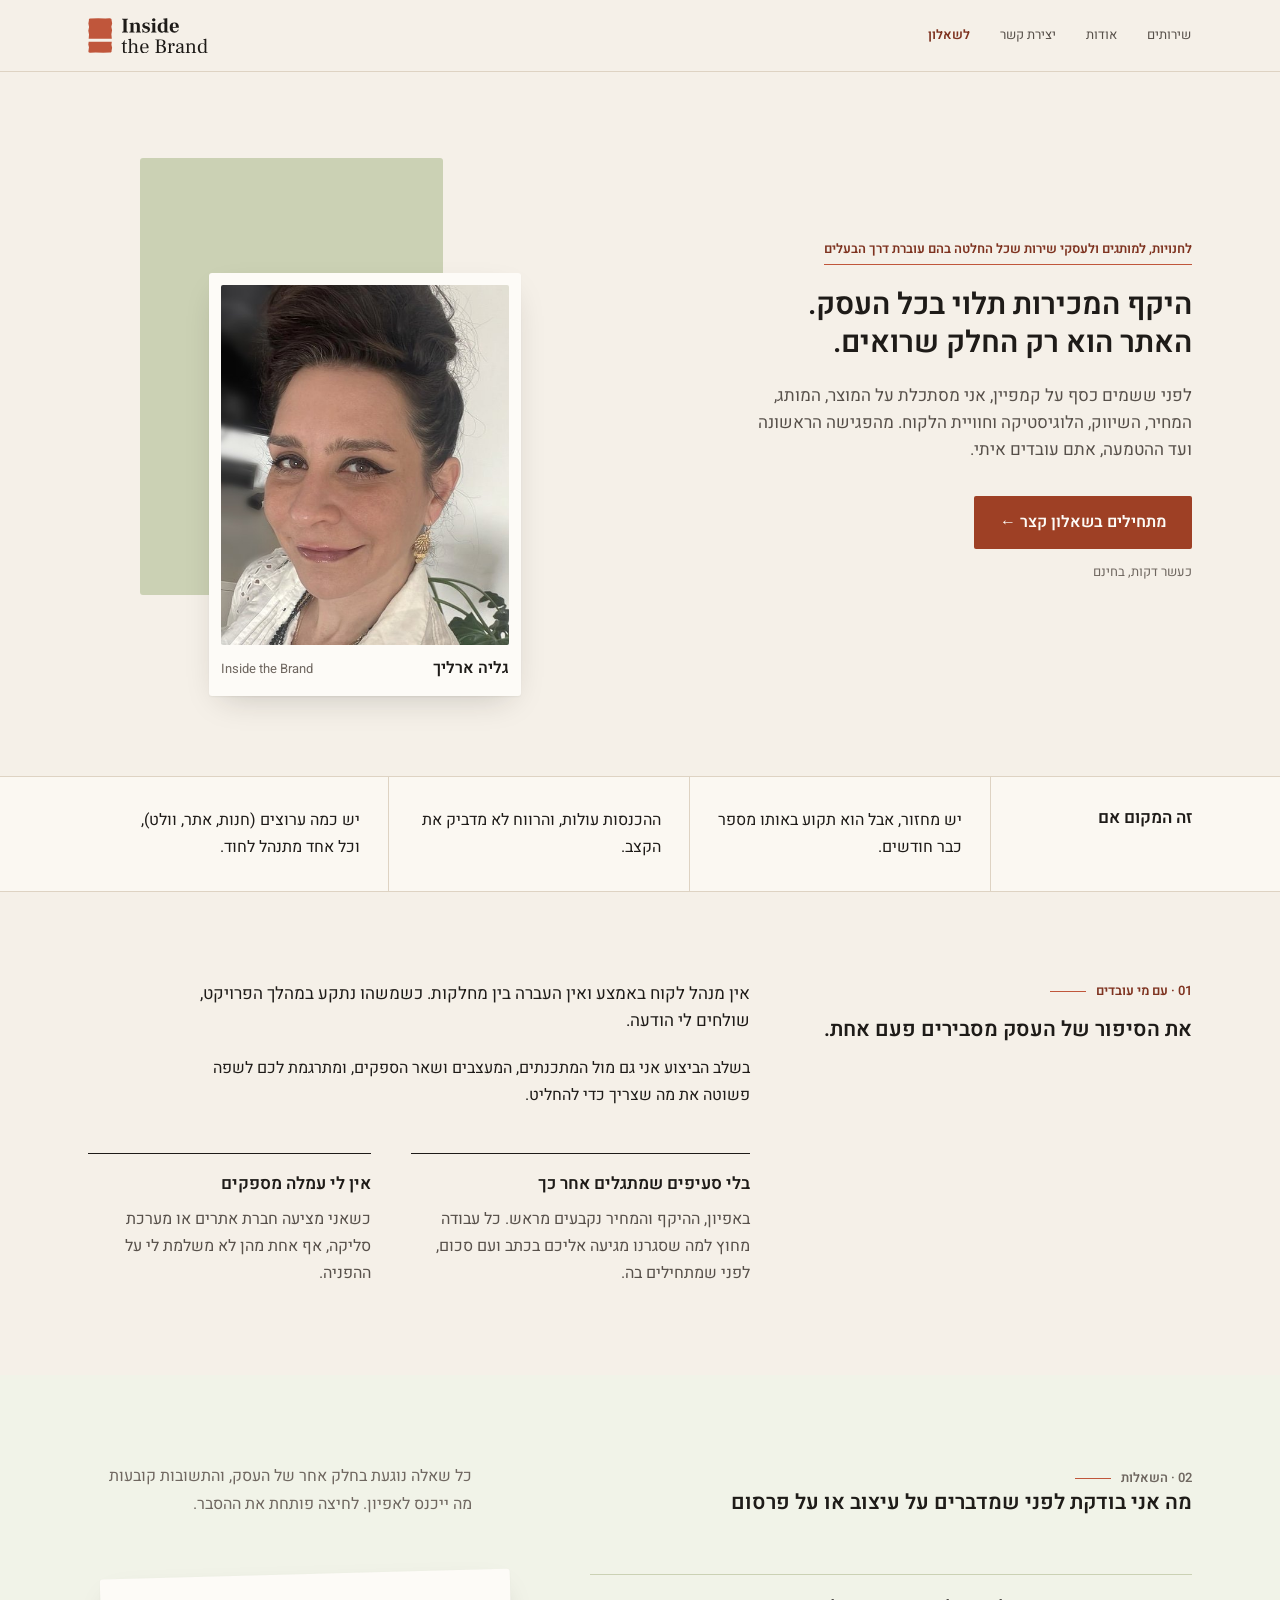
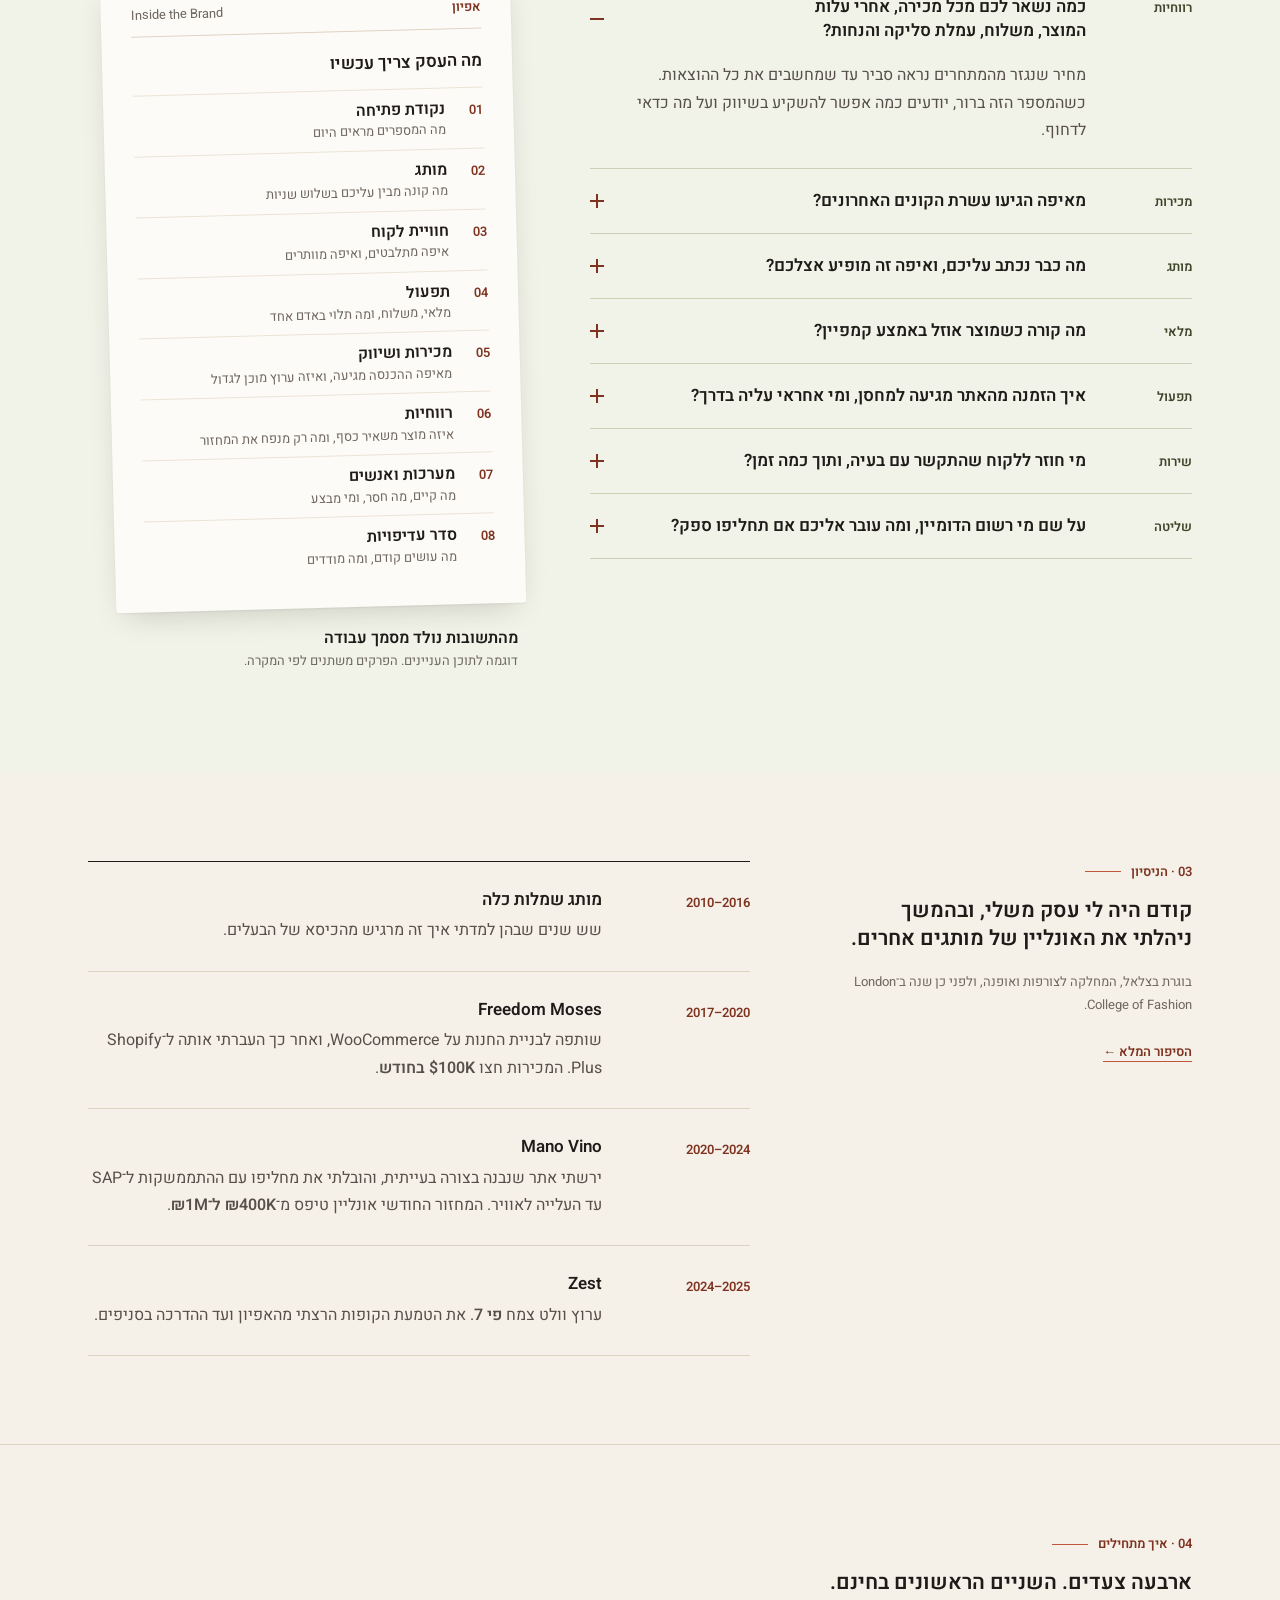
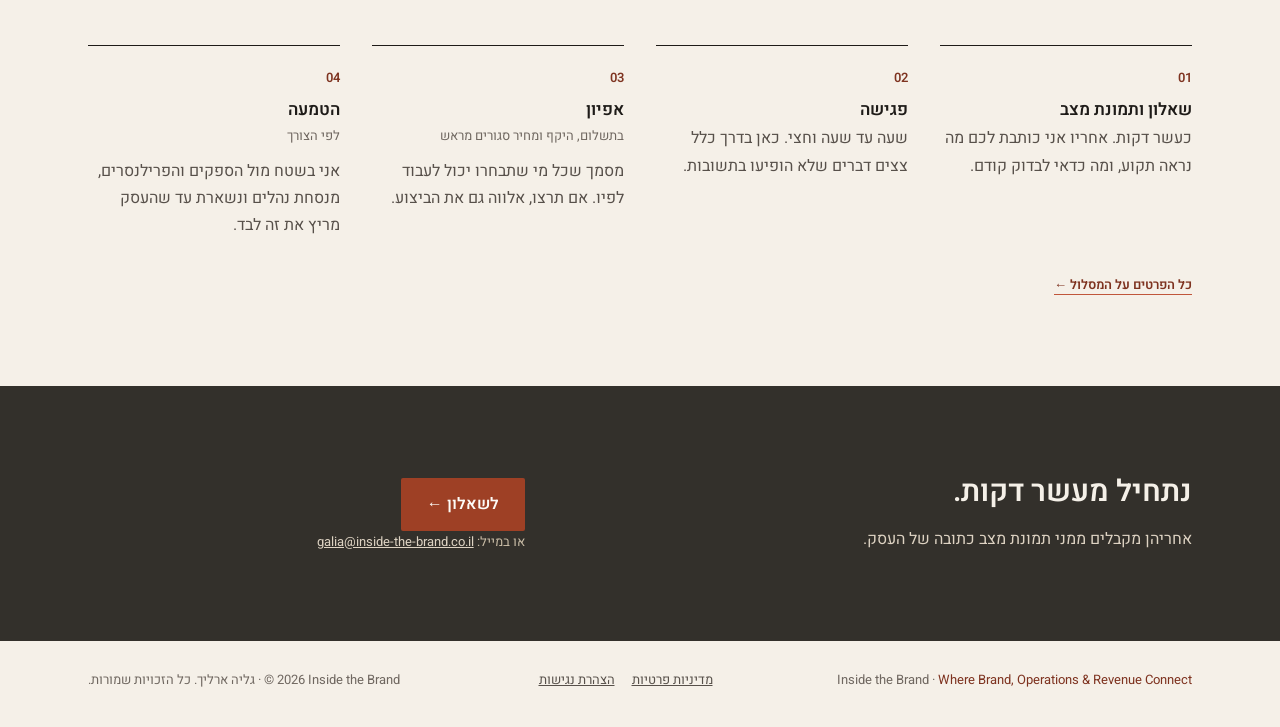
==== commit b697847f: "שירותים ובית: יישור אחרי ההשוואה בין העמודים - services.html: האפיון "עובר דרך חמש העדשות", וסדר התו" ====
--- a/index.html
+++ b/index.html
@@ -343,7 +343,7 @@
       <h2 id="h-path">ארבעה צעדים. השניים הראשונים בחינם.</h2>
     </div>
     <div class="steps">
-      <div class="step"><span class="n">01</span><h3>שאלון קצר</h3><p>כעשר דקות. אחריו תקבלו ממני תמונת מצב כתובה: מה נראה תקוע, ומה כדאי לבדוק קודם.</p></div>
+      <div class="step"><span class="n">01</span><h3>שאלון ותמונת מצב</h3><p>כעשר דקות. אחריו אני כותבת לכם מה נראה תקוע, ומה כדאי לבדוק קודם.</p></div>
       <div class="step"><span class="n">02</span><h3>פגישה</h3><p>שעה עד שעה וחצי. כאן בדרך כלל צצים דברים שלא הופיעו בתשובות.</p></div>
       <div class="step"><span class="n">03</span><h3>אפיון</h3><span class="price">בתשלום, היקף ומחיר סגורים מראש</span><p>מסמך שכל מי שתבחרו יכול לעבוד לפיו. אם תרצו, אלווה גם את הביצוע.</p></div>
       <div class="step"><span class="n">04</span><h3>הטמעה</h3><span class="price">לפי הצורך</span><p>אני בשטח מול הספקים והפרילנסרים, מנסחת נהלים ונשארת עד שהעסק מריץ את זה לבד.</p></div>
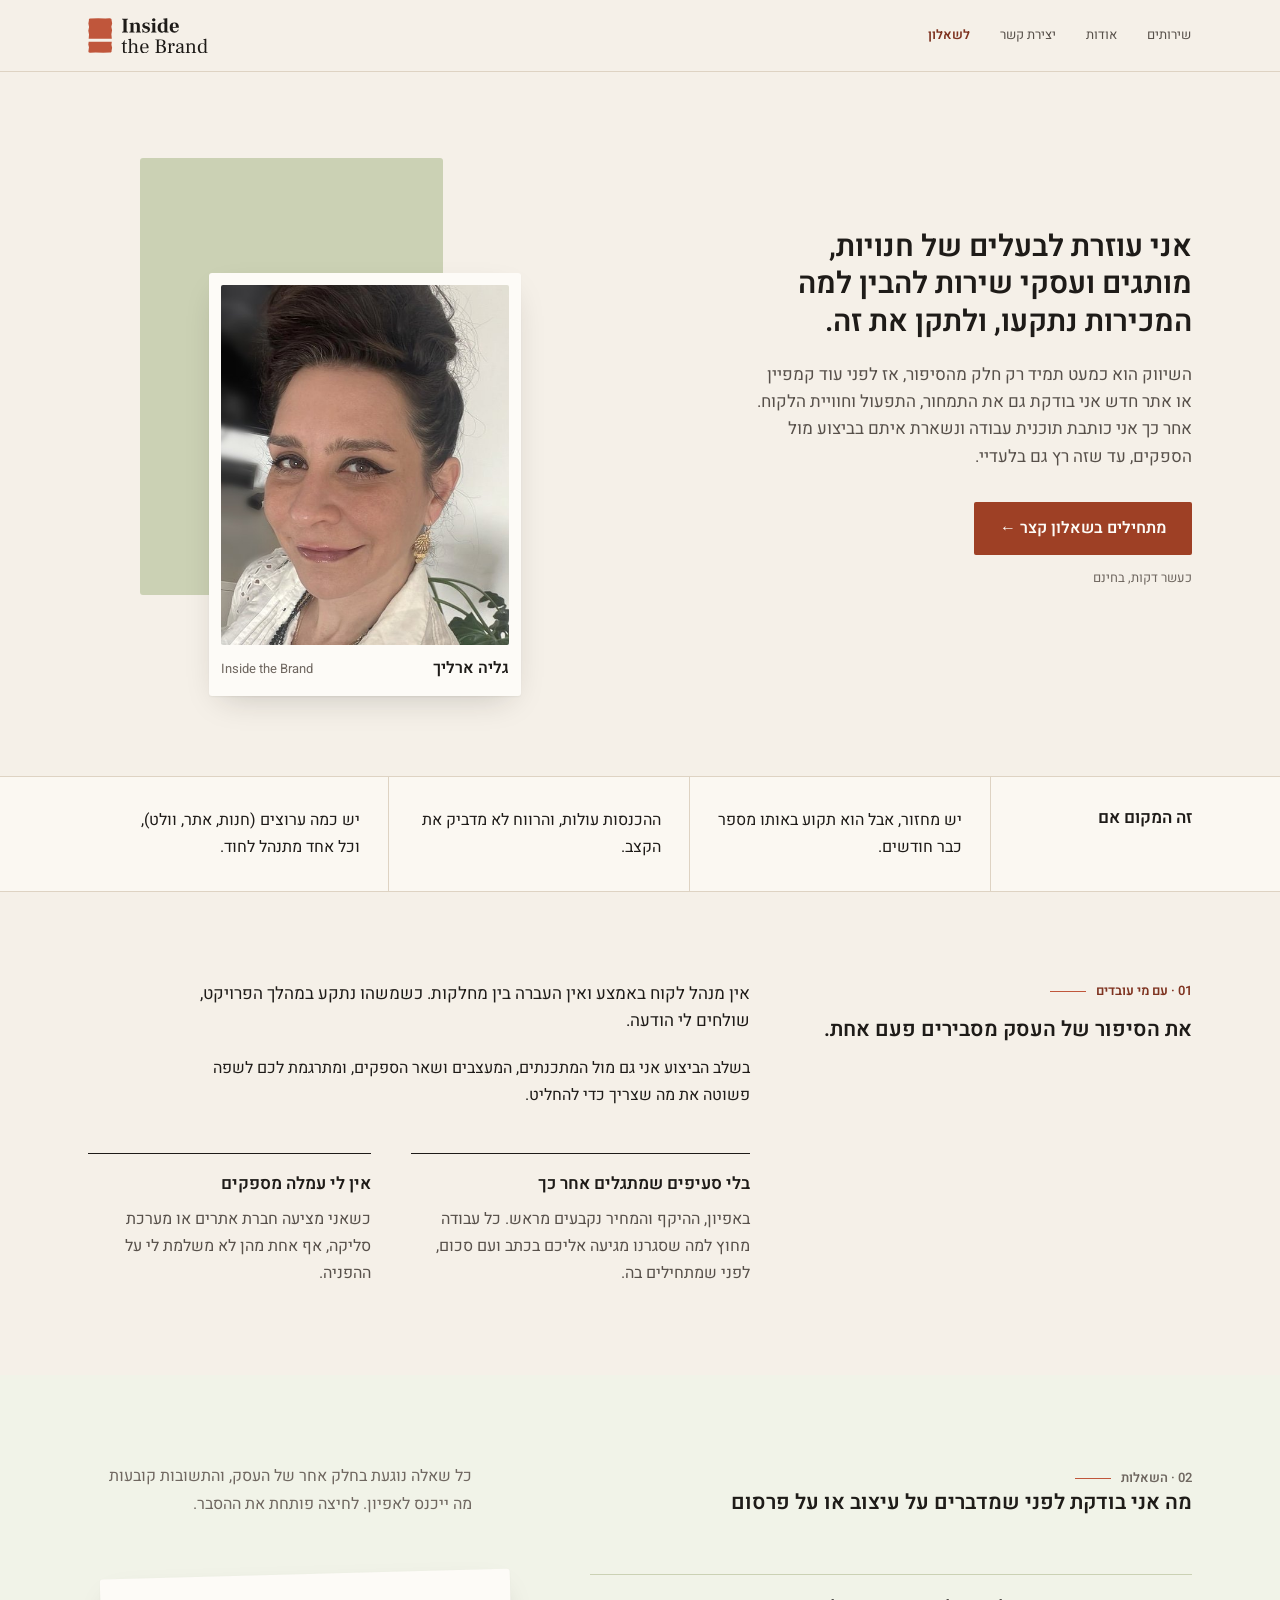
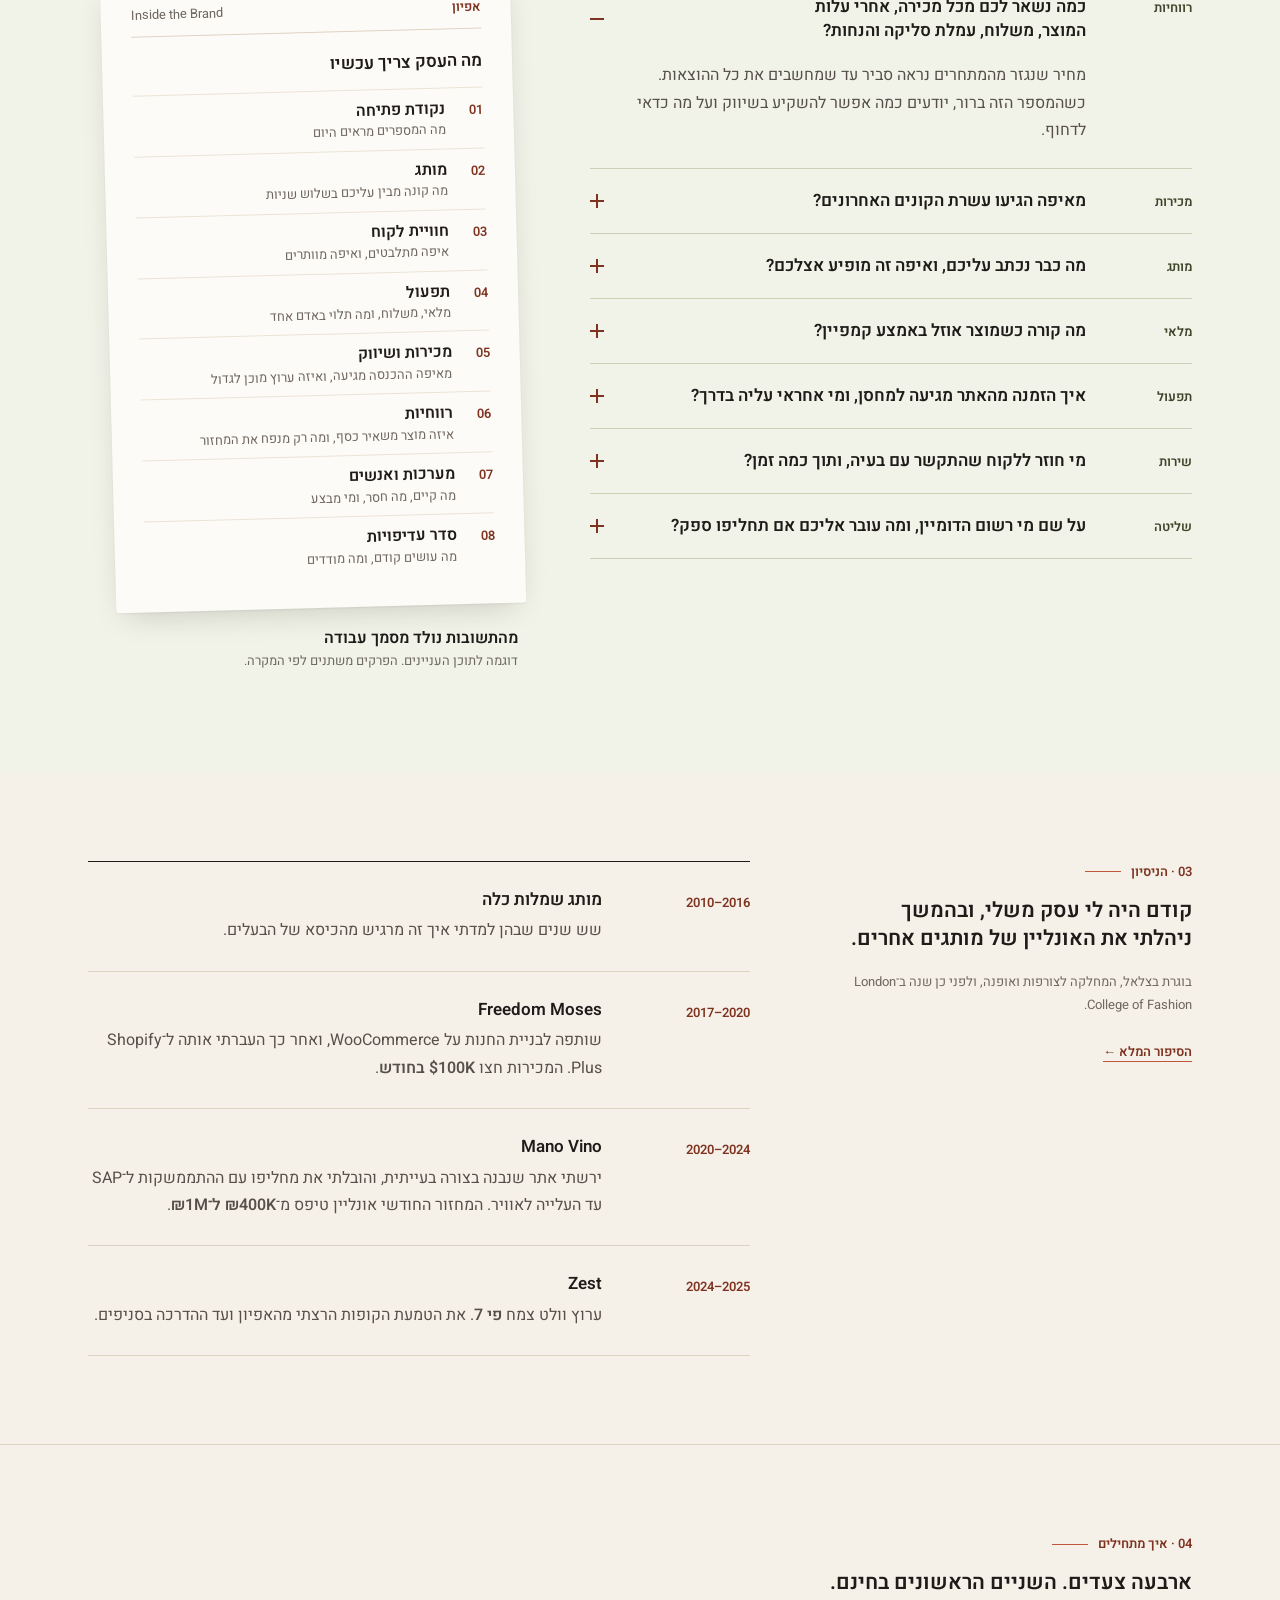
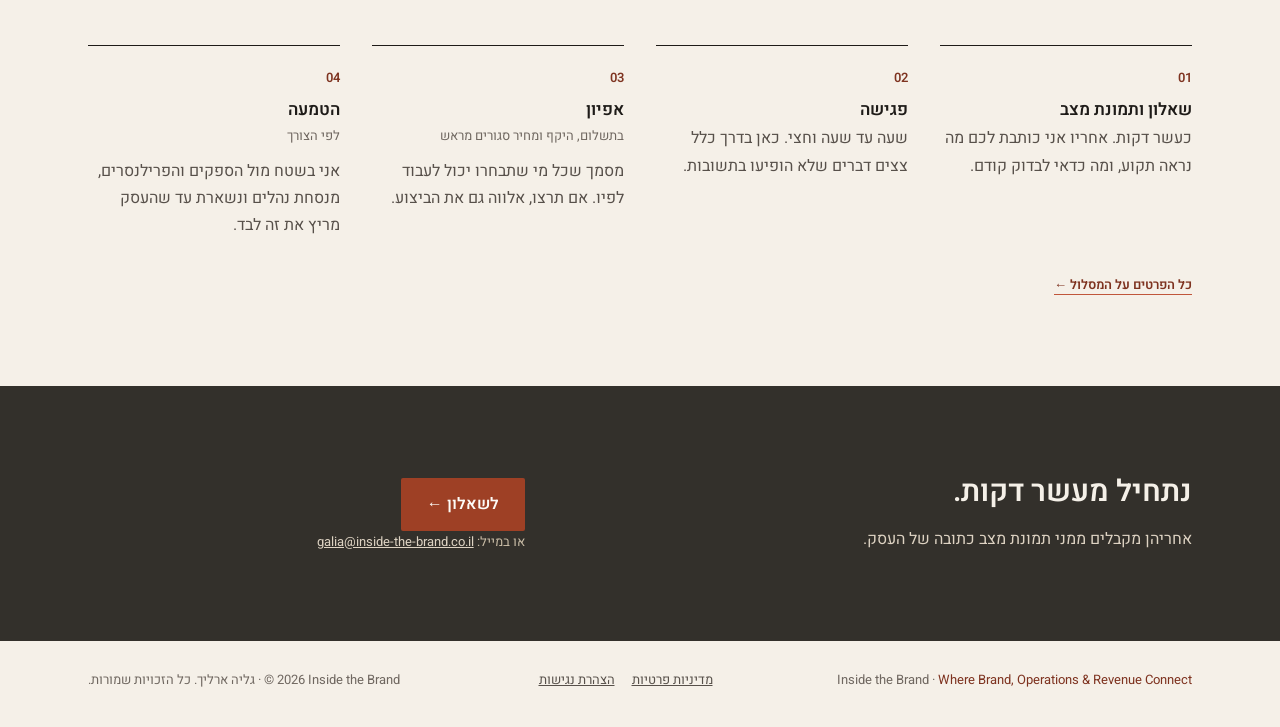
==== commit aa372144: "דף הבית: הנוסח הקבוע של העסק בכותרת ובפסקה הראשונה הכותרת היא המשפט הראשון של הנוסח שגליה אישרה ב-12" ====
--- a/index.html
+++ b/index.html
@@ -8,7 +8,7 @@
 <meta http-equiv="Content-Security-Policy" content="default-src 'none'; style-src 'self' 'unsafe-inline'; font-src 'self'; img-src 'self'; form-action 'none'; base-uri 'none'">
 <meta name="referrer" content="same-origin">
 <title>Inside the Brand · גליה ארליך</title>
-<meta name="description" content="היקף המכירות תלוי בכל העסק: המוצר, המותג, המחיר, השיווק, הלוגיסטיקה וחוויית הלקוח. אפיון והטמעה לחנויות, למותגים ולעסקי שירות, בליווי אישי מהפגישה הראשונה.">
+<meta name="description" content="אני עוזרת לבעלים של חנויות, מותגים ועסקי שירות להבין למה המכירות נתקעו, ולתקן את זה.">
 <link rel="icon" href="assets/itb-favicon.ico" sizes="any">
 <link rel="icon" type="image/png" href="assets/itb-favicon-32.png" sizes="32x32">
 <link rel="apple-touch-icon" href="assets/itb-favicon-180.png">
@@ -35,10 +35,9 @@
   p{margin:0 0 14px}
   .wrap{max-width:1200px;margin:0 auto;padding:0 48px}
 
-  .kicker{display:inline-block;font-size:var(--fs-small);font-weight:var(--fw-strong);color:var(--accent-deep);padding-bottom:4px;border-bottom:1px solid var(--accent);margin:0 0 22px}
   .label{font-size:var(--fs-small);font-weight:var(--fw-strong);color:var(--accent-deep);display:flex;gap:10px;align-items:center;margin:0 0 14px}
   .label::after{content:"";flex:0 0 36px;height:1px;background:var(--accent)}
-  h1{font-size:var(--fs-h1);font-weight:var(--fw-strong);line-height:1.25;margin:0 0 20px;max-width:14em}
+  h1{font-size:var(--fs-h1);font-weight:var(--fw-strong);line-height:1.25;margin:0 0 20px;max-width:19em}
   h2{font-size:var(--fs-h2);font-weight:var(--fw-strong);line-height:1.35;margin:0}
   h3{font-size:var(--fs-h3);font-weight:var(--fw-strong);line-height:1.4;margin:0 0 10px}
   .lead{font-size:var(--fs-h3);line-height:1.6;color:var(--fg-soft);margin:0 0 32px;max-width:26em}
@@ -204,9 +203,9 @@
 <section class="hero" aria-labelledby="h-hero">
   <div class="wrap">
     <div>
-      <p class="kicker">לחנויות, למותגים ולעסקי שירות שכל החלטה בהם עוברת דרך הבעלים</p>
-      <h1 id="h-hero">היקף המכירות תלוי בכל העסק. האתר הוא רק החלק שרואים.</h1>
-      <p class="lead">לפני ששמים כסף על קמפיין, אני מסתכלת על המוצר, המותג, המחיר, השיווק, הלוגיסטיקה וחוויית הלקוח. מהפגישה הראשונה ועד ההטמעה, אתם עובדים איתי.</p>
+      <!-- 12.11.2026: הנוסח הקבוע של העסק, שגליה אישרה. הכותרת היא המשפט הראשון, הפסקה היא שני האחרים. לא משנים מילה בלי אישורה. -->
+      <h1 id="h-hero">אני עוזרת לבעלים של חנויות, מותגים ועסקי שירות להבין למה המכירות נתקעו, ולתקן את זה.</h1>
+      <p class="lead">השיווק הוא כמעט תמיד רק חלק מהסיפור, אז לפני עוד קמפיין או אתר חדש אני בודקת גם את התמחור, התפעול וחוויית הלקוח. אחר כך אני כותבת תוכנית עבודה ונשארת איתם בביצוע מול הספקים, עד שזה רץ גם בלעדיי.</p>
       <a class="btn" href="diagnosis.html">מתחילים בשאלון קצר ←</a>
       <p class="btn-note">כעשר דקות, בחינם</p>
     </div>
